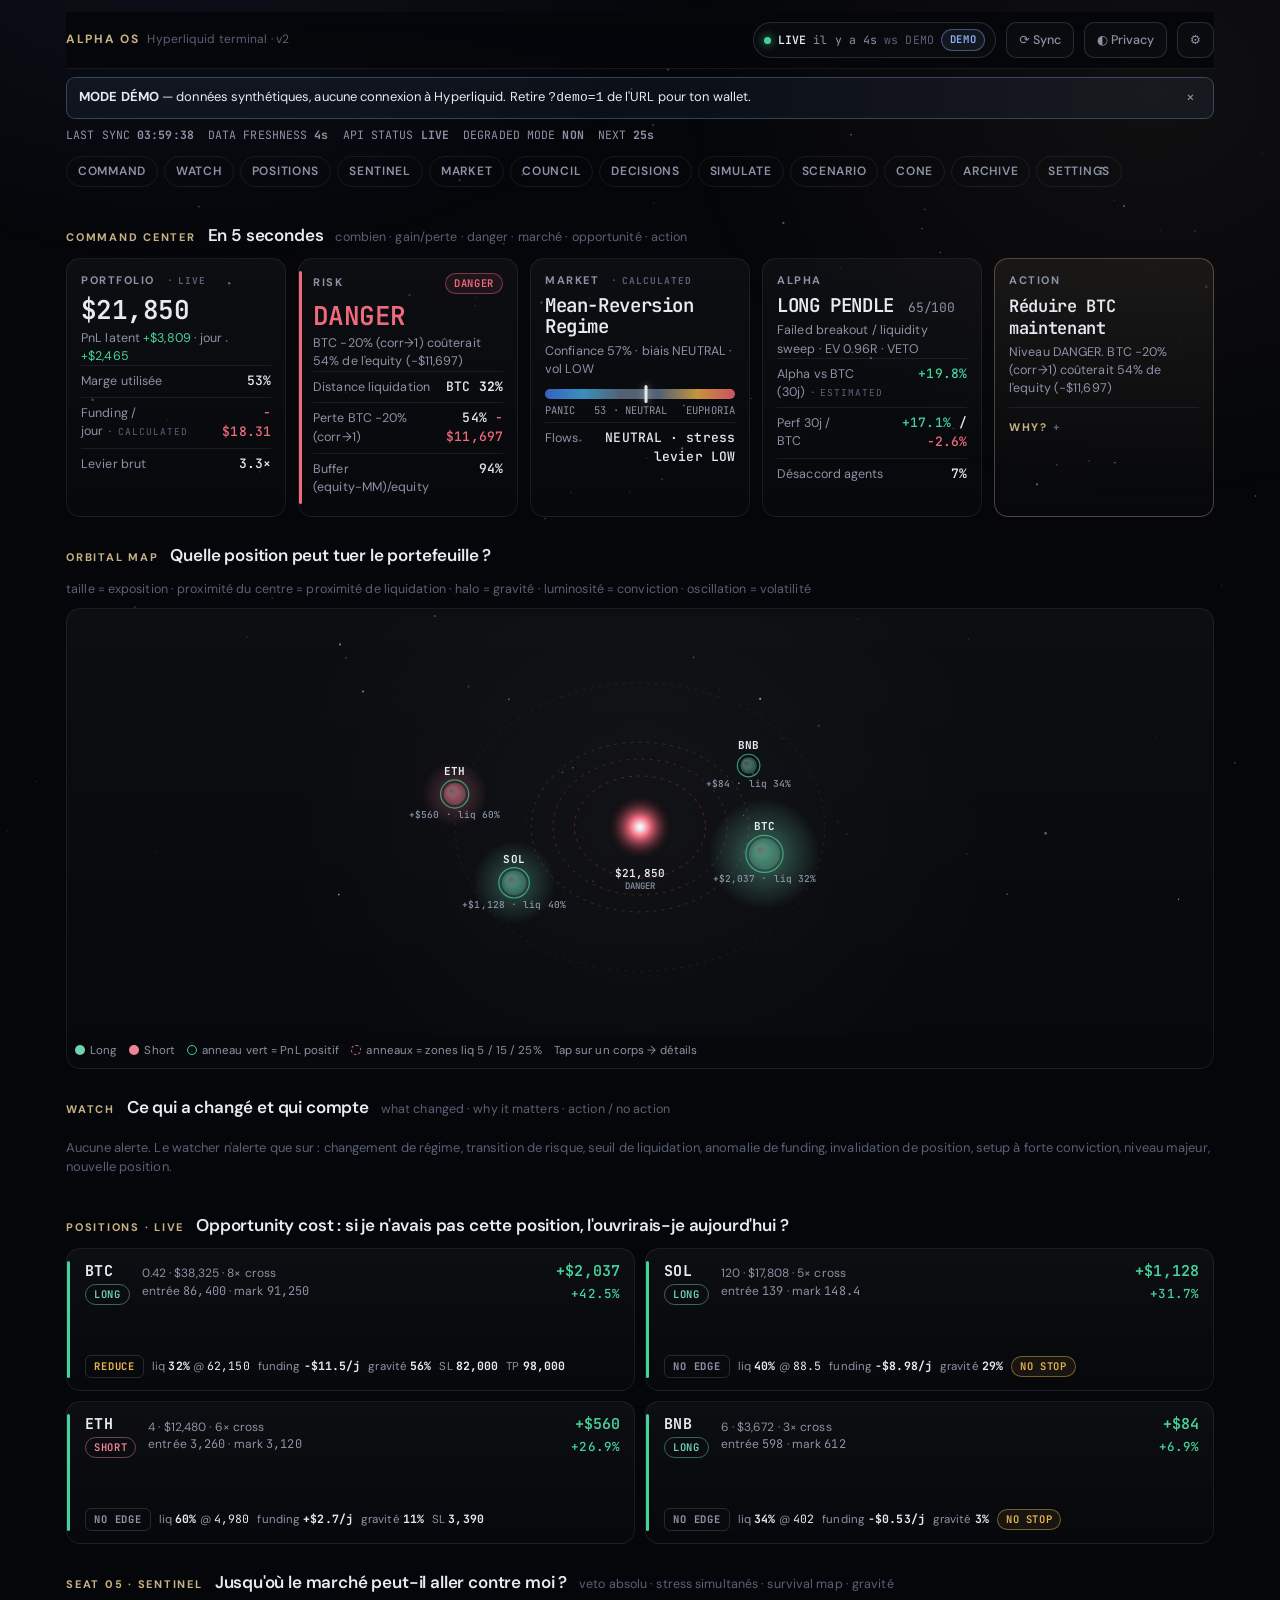
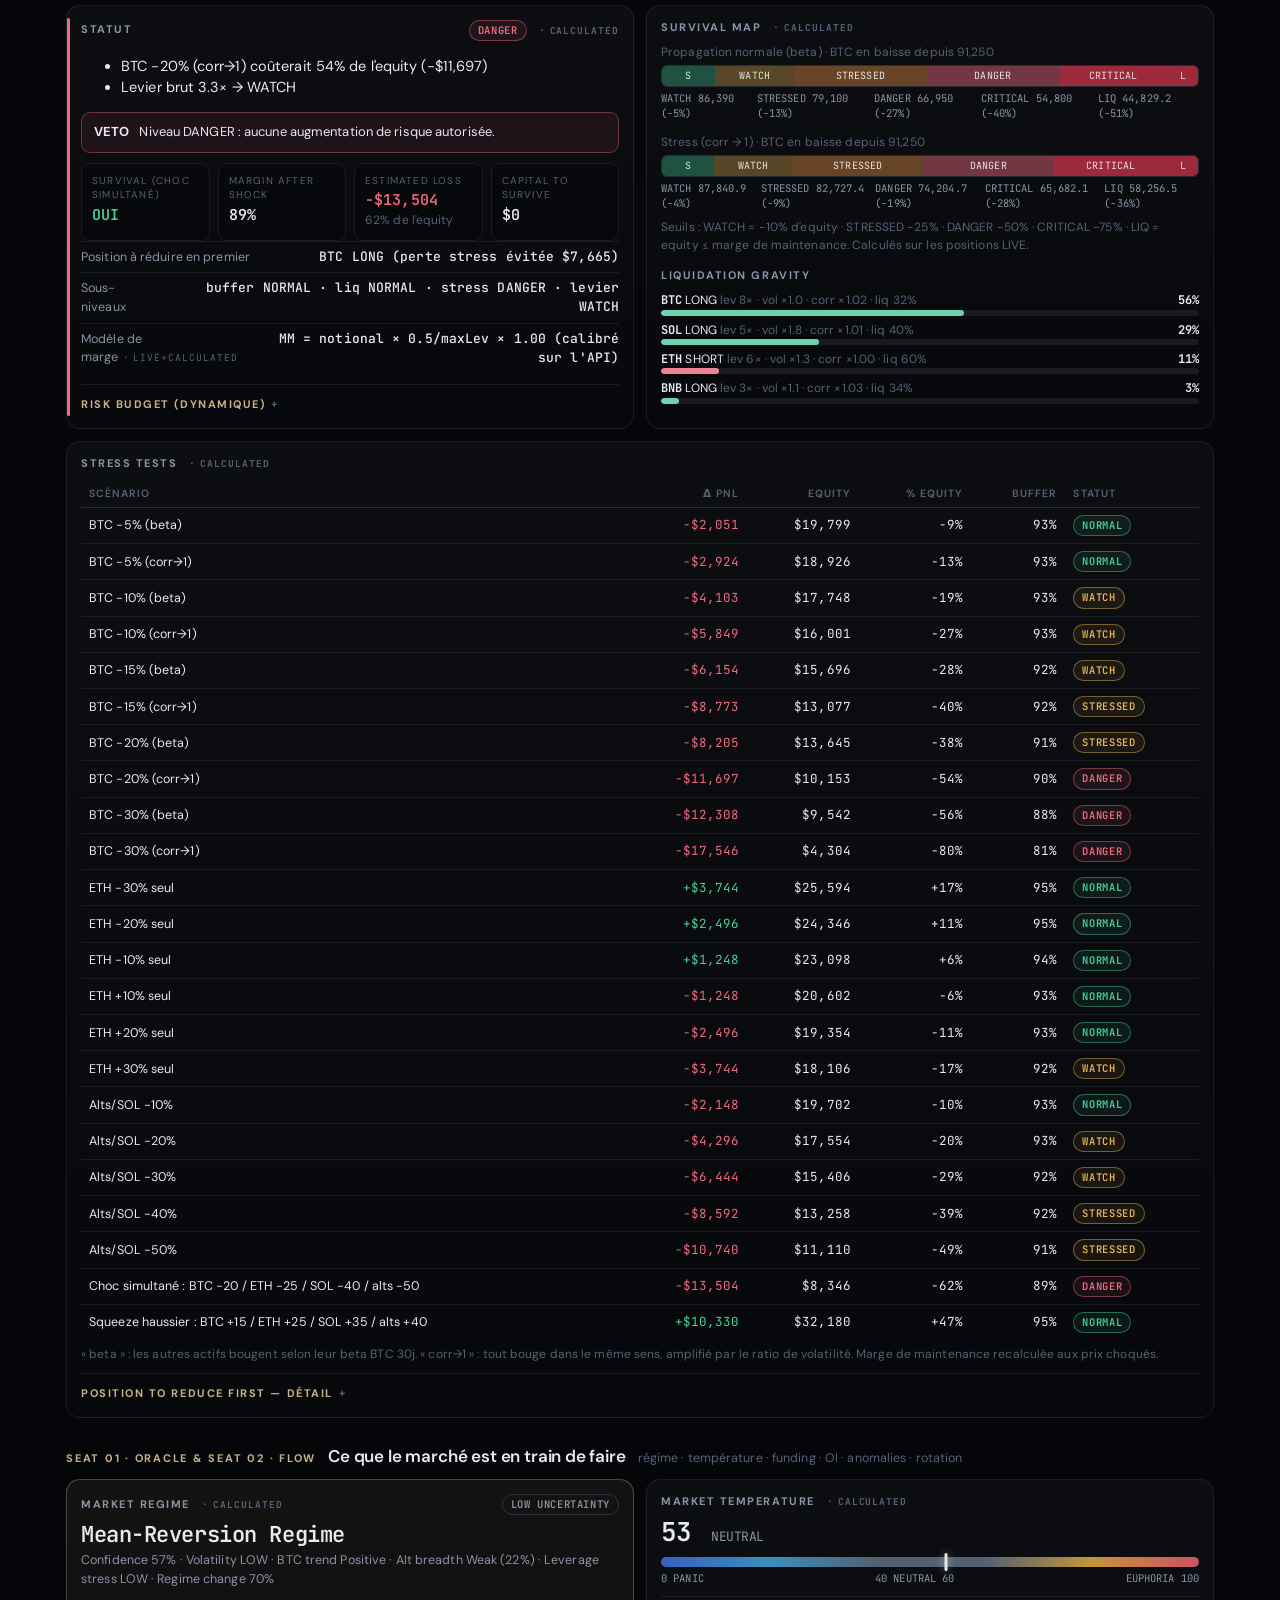
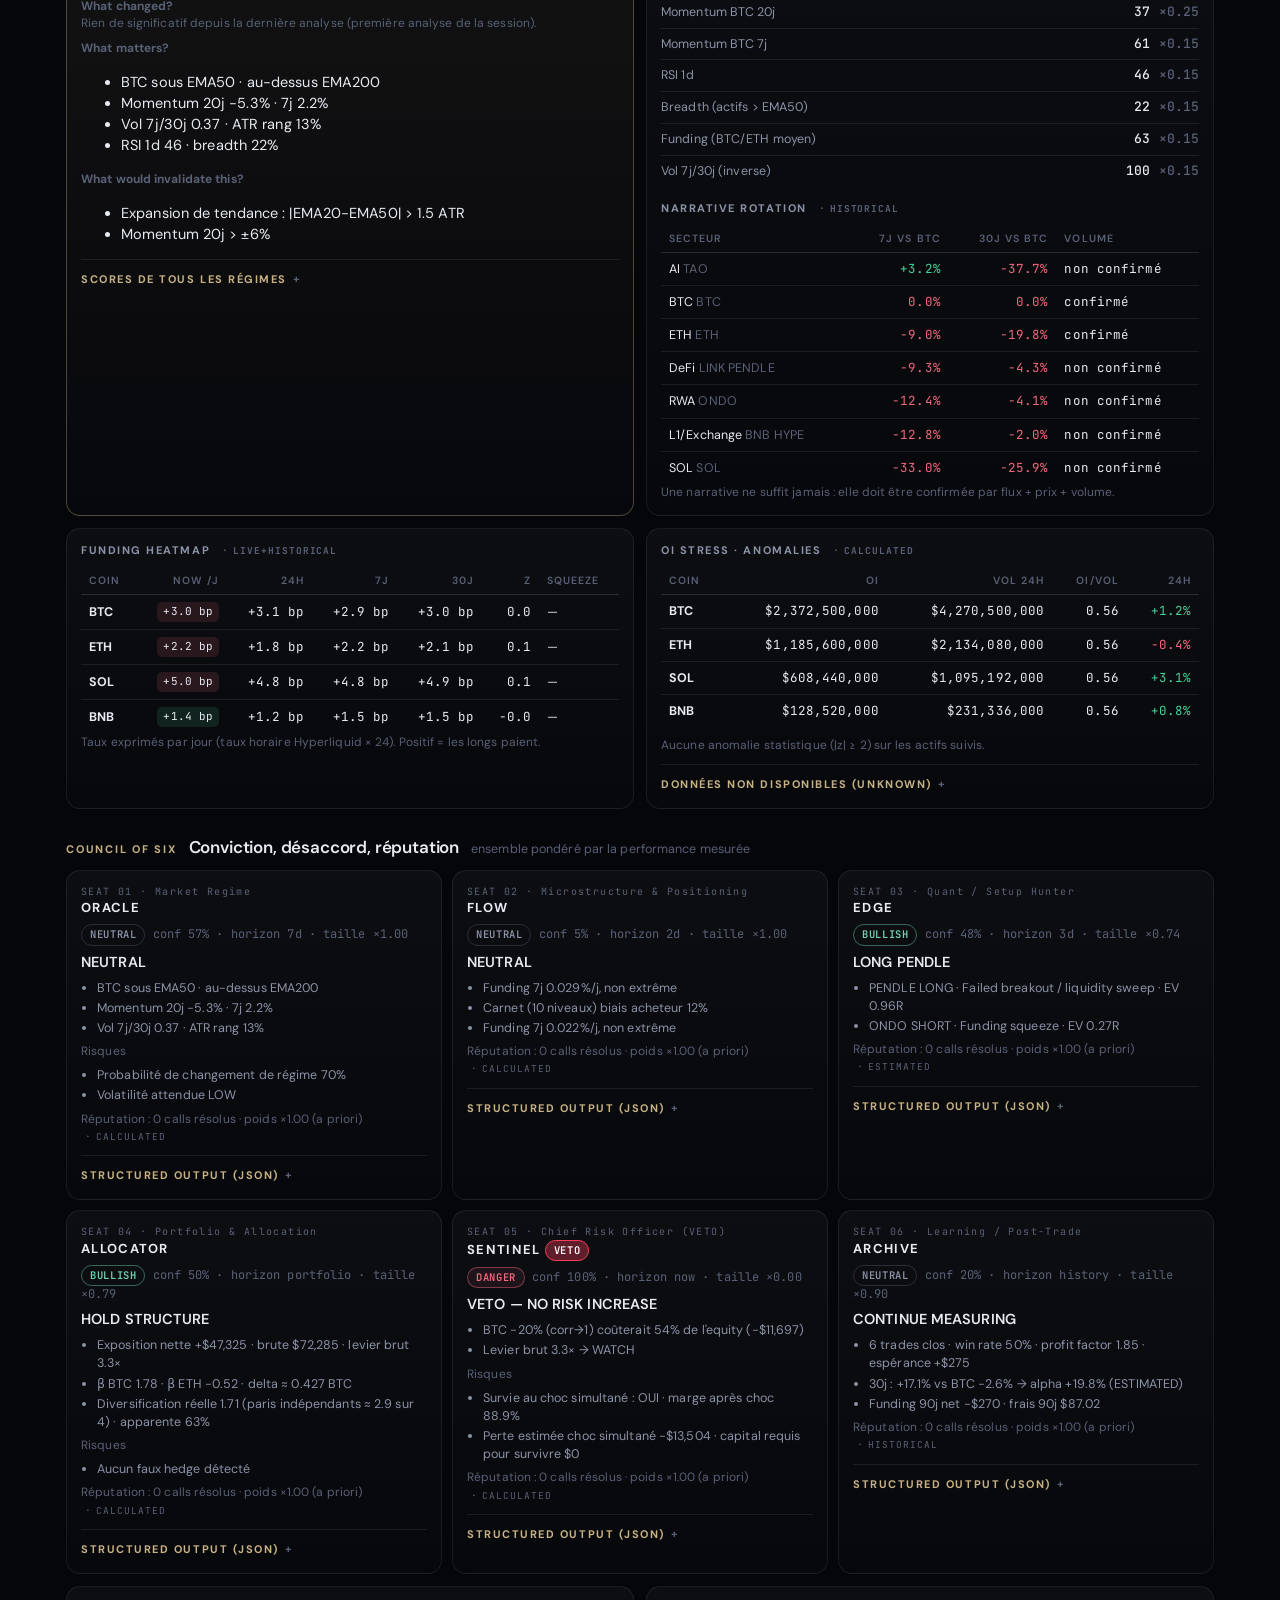
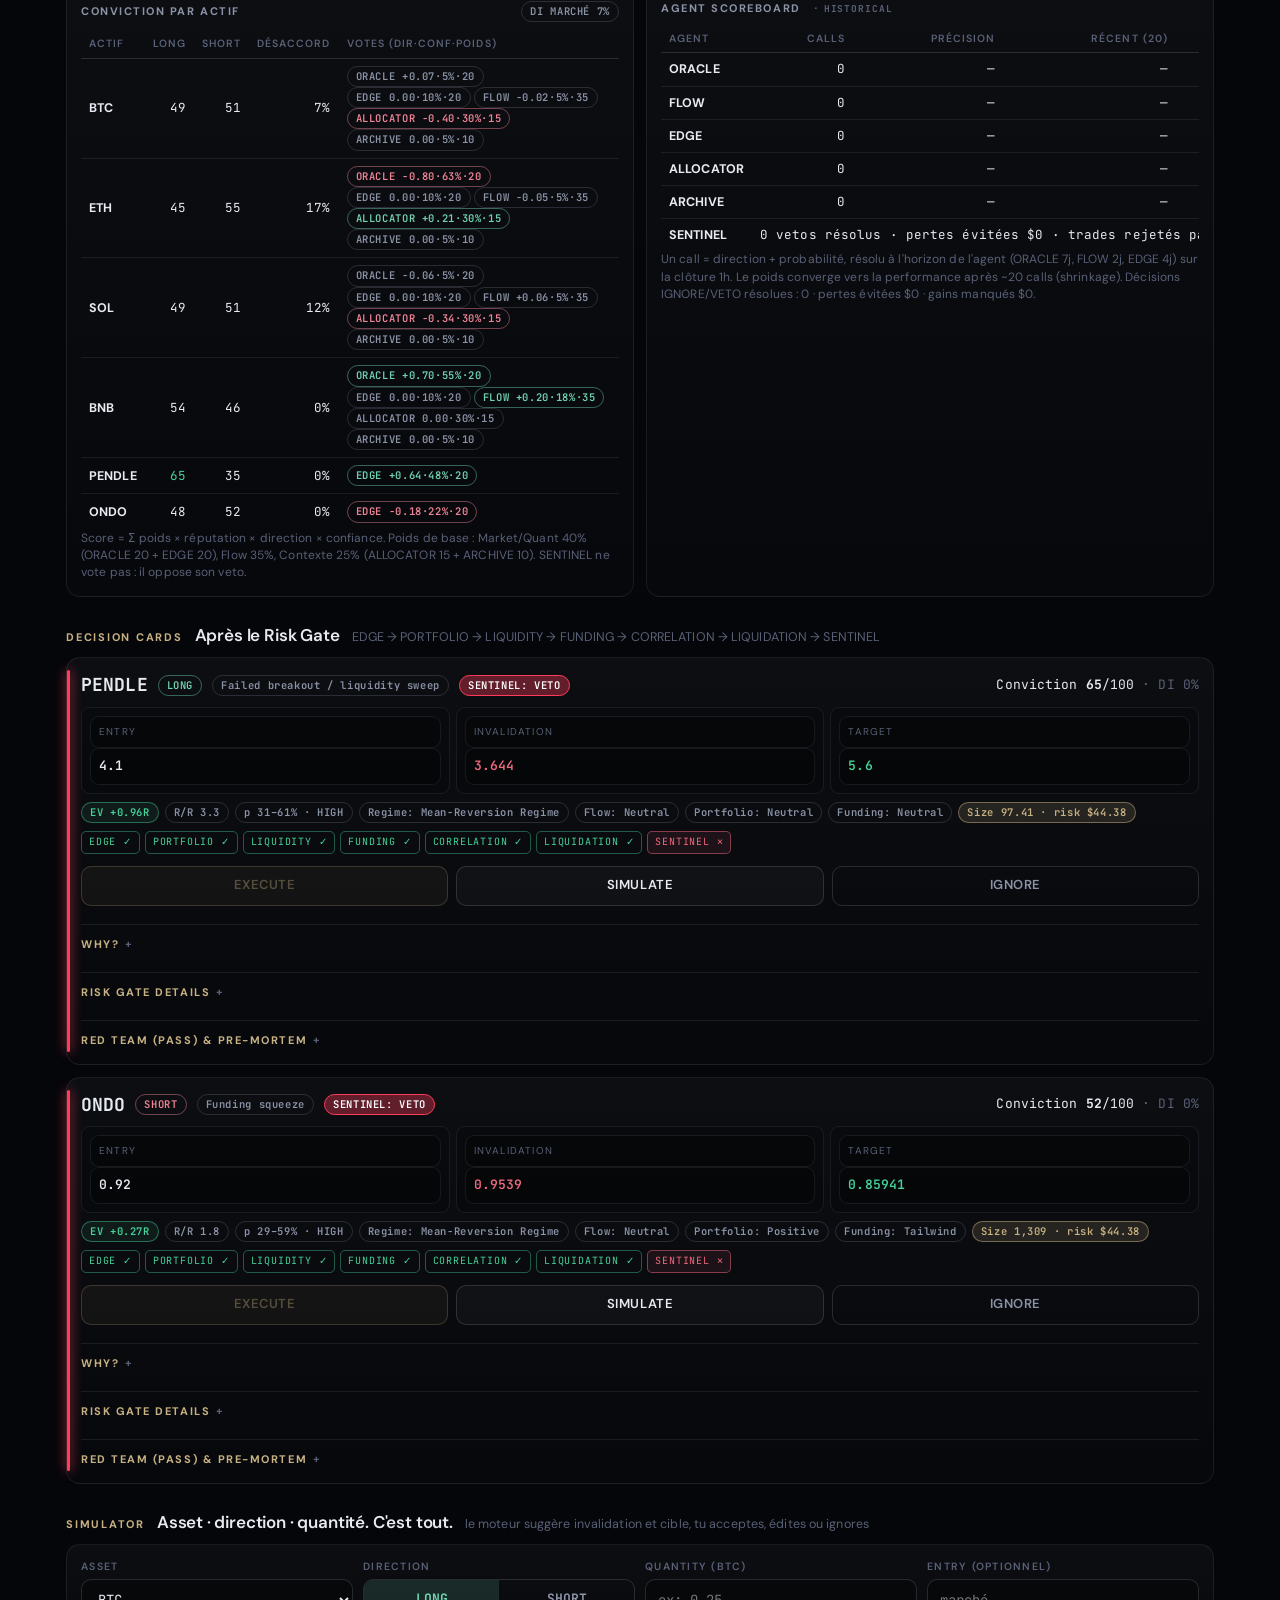
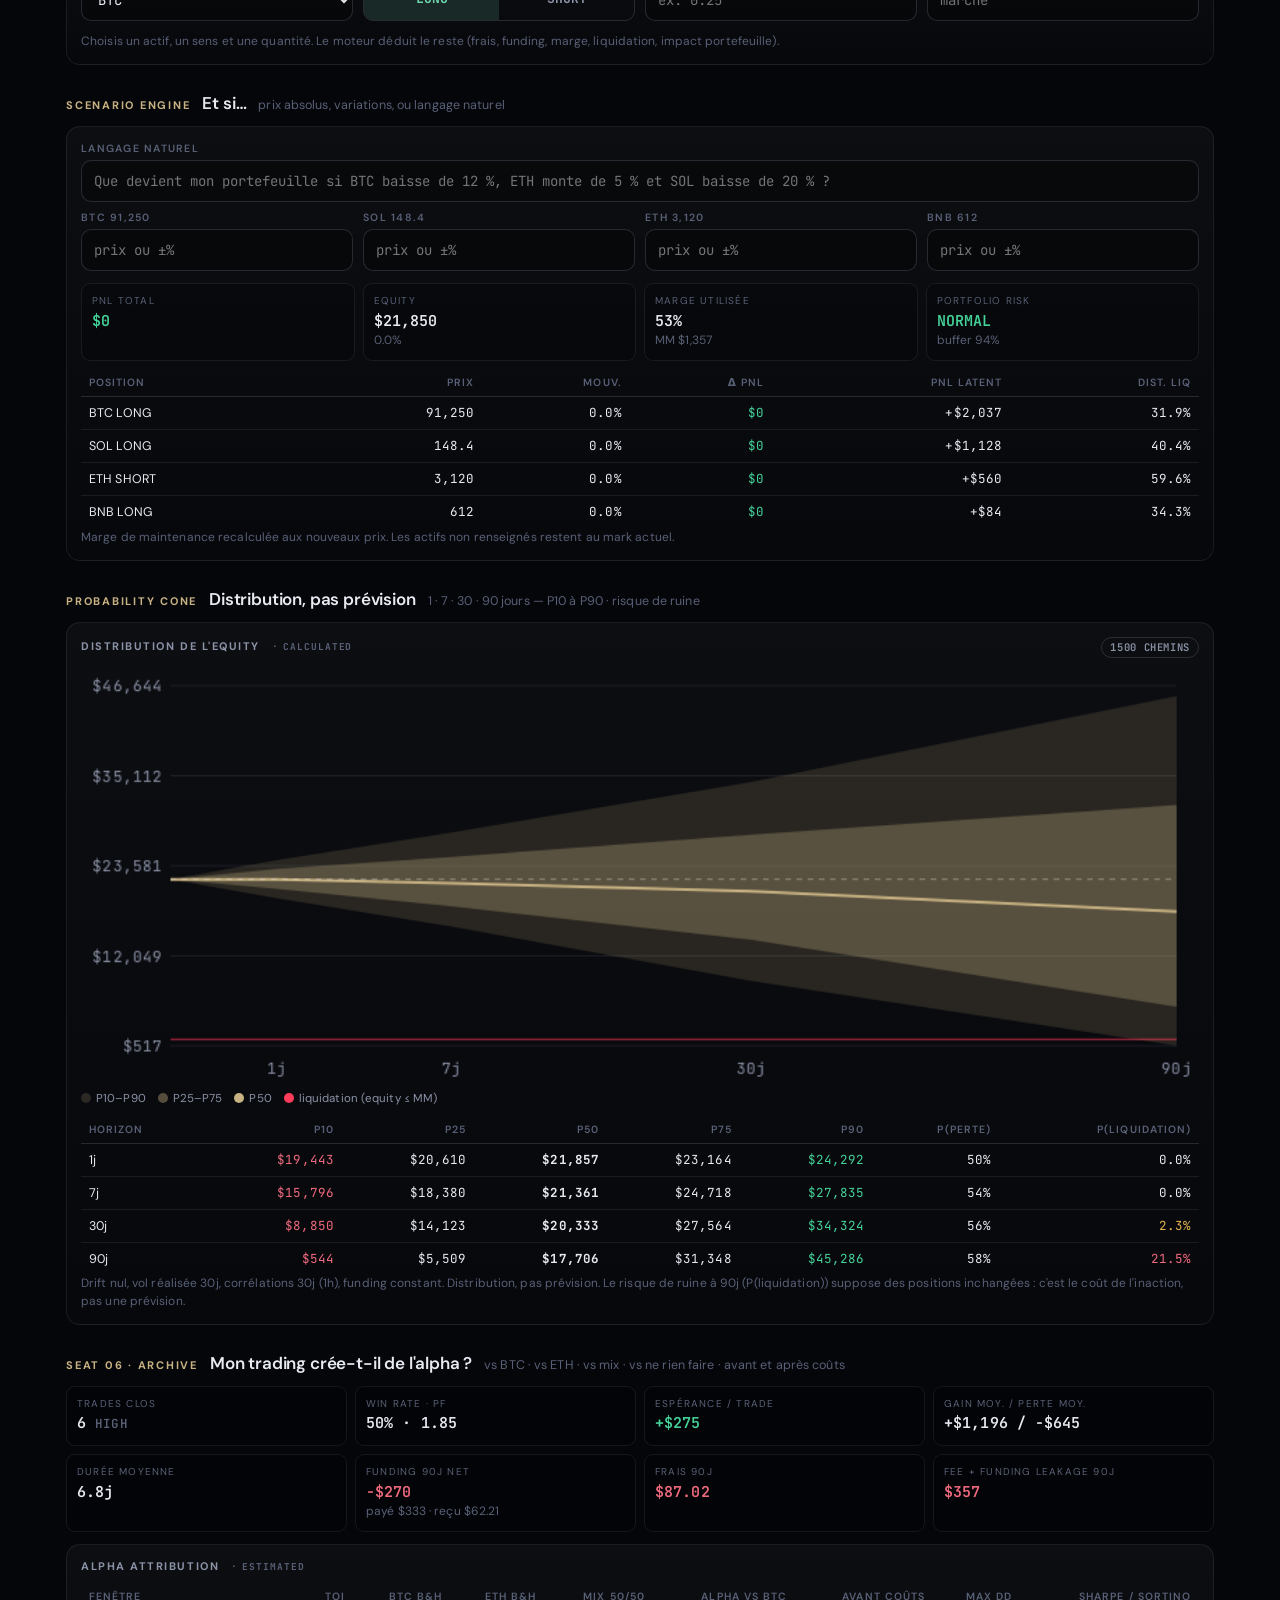
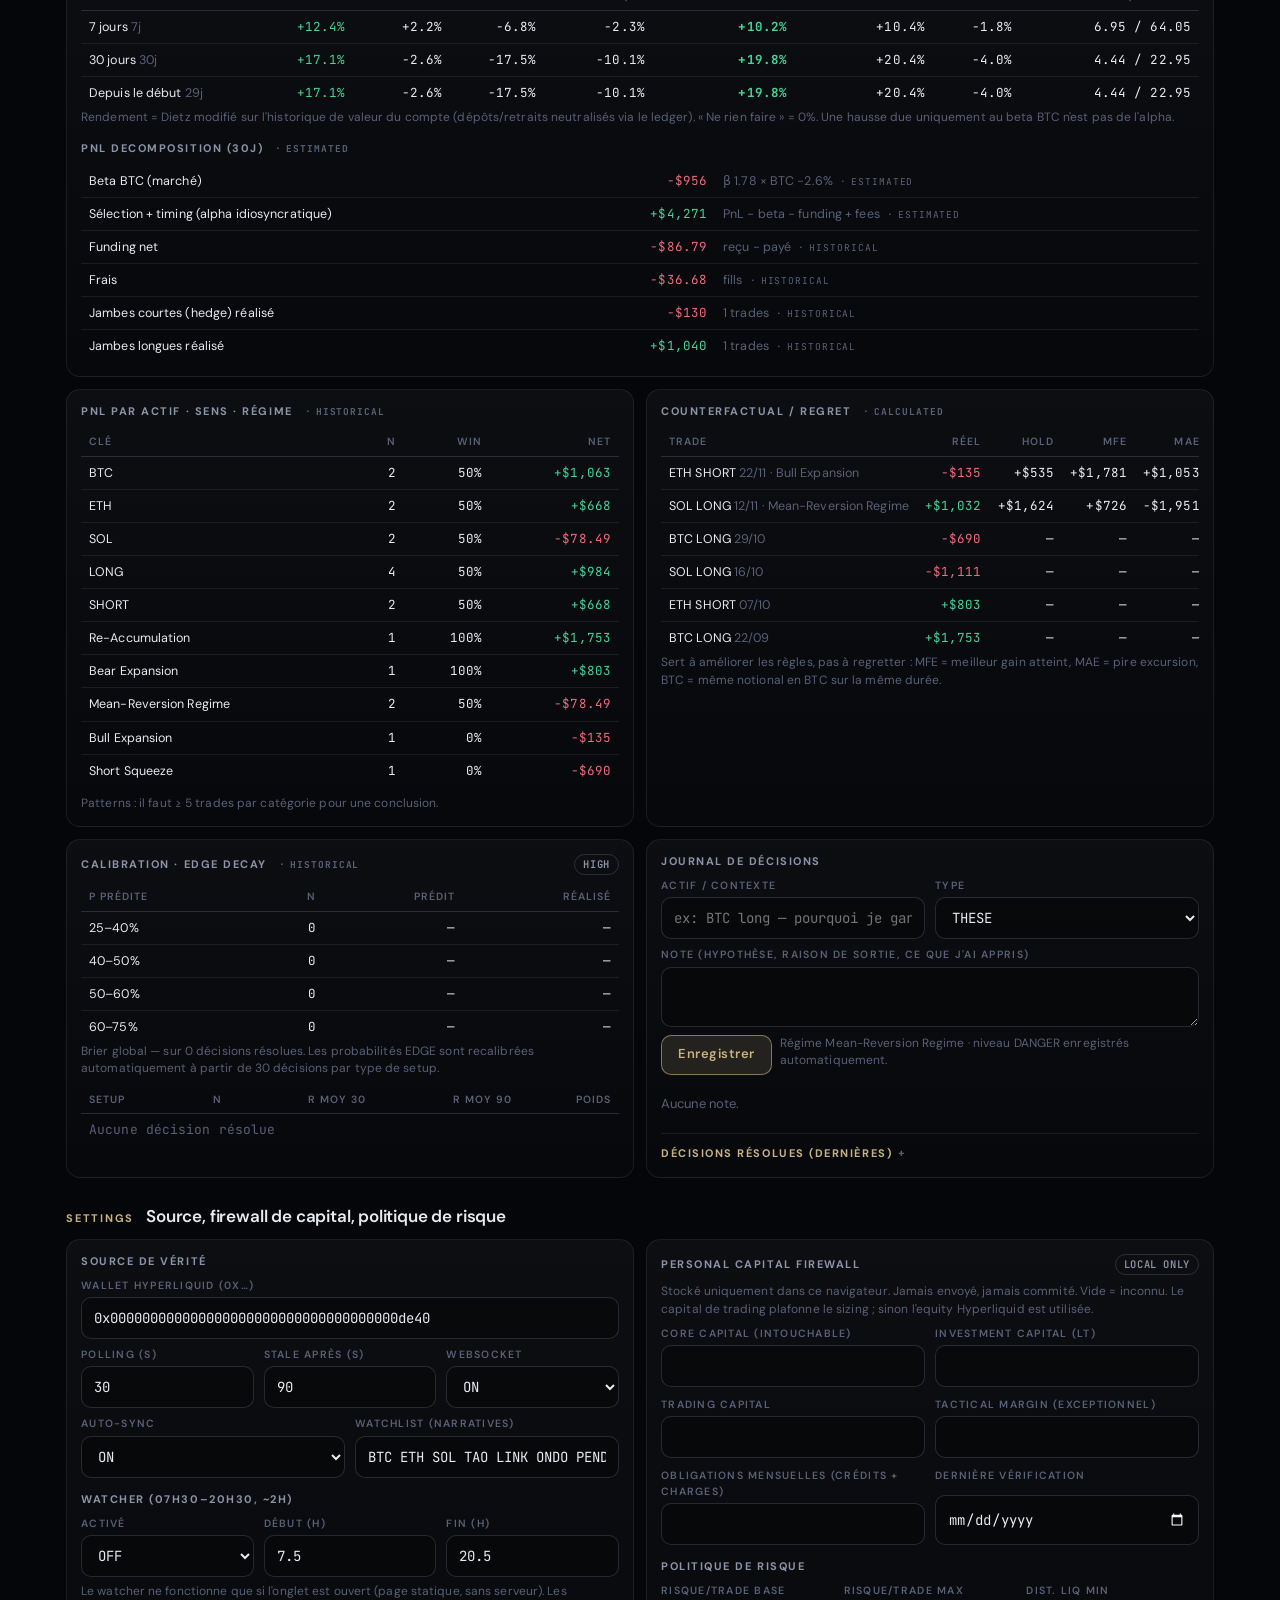
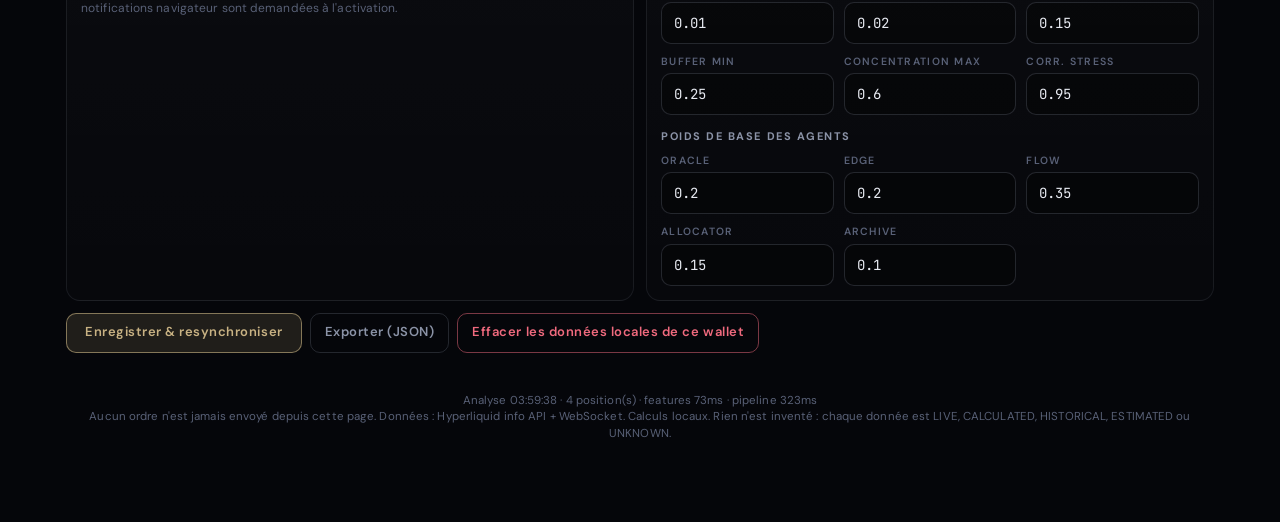
==== demo.html @ 71eb1ced "Rebuild as Personal Alpha OS v2: live Hyperliquid data layer, six-agent council, risk gate, simulato" ====
<!doctype html>
<html lang="fr">
<head>
  <meta charset="utf-8" />
  <meta name="viewport" content="width=device-width,initial-scale=1,viewport-fit=cover" />
  <meta name="color-scheme" content="dark" />
  <title>Alpha OS · Démo</title>
  <link rel="stylesheet" href="assets/css/app.css" />
  <link rel="stylesheet" href="https://fonts.googleapis.com/css2?family=DM+Sans:wght@400;500;600;700&family=JetBrains+Mono:wght@400;500;600;700&display=swap" media="print" onload="this.media='all'" />
  <script>window.AOS_DEMO = true;</script>
</head>
<body>
<canvas id="stars" aria-hidden="true"></canvas>
<div class="wrap" id="app-root"><p class="empty" style="padding:24px">Chargement de la démo…</p></div>
<script>
  // Load the main page markup (same origin) so demo.html stays a thin wrapper.
  (async () => {
    try {
      const txt = await (await fetch("index.html", { cache: "no-store" })).text();
      const doc = new DOMParser().parseFromString(txt, "text/html");
      const wrap = doc.querySelector(".wrap");
      document.getElementById("app-root").replaceWith(wrap);
      for (const s of doc.querySelectorAll("script[src]")) { await new Promise((res, rej) => { const el = document.createElement("script"); el.src = s.getAttribute("src"); el.onload = res; el.onerror = rej; document.body.appendChild(el); }); }
    } catch (e) { document.body.innerHTML = '<p style="padding:24px;font-family:sans-serif;color:#e7eaf1">Impossible de charger index.html : ' + (e && e.message) + '. Ouvre <a href="index.html?demo=1" style="color:#8fb3ff">index.html?demo=1</a>.</p>'; }
  })();
</script>
</body>
</html>
---- assets/css/app.css ----
/* Personal Alpha OS — observatory / command-center visual system. Single dark theme, deliberately. */
:root {
  --bg: #05060a; --bg-1: #090c12; --bg-2: #0e121b; --bg-3: #131826;
  --line: rgba(196, 208, 232, 0.09); --line-2: rgba(196, 208, 232, 0.16);
  --text: #e7eaf1; --muted: #8b93a7; --dim: #596177;
  --accent: #c8b283; --accent-soft: rgba(200, 178, 131, 0.14); --info: #8fb3ff;
  --ok: #45d39a; --warn: #e6b450; --bad: #f06a7e; --crit: #ff3d5a;
  --long: #6fd3b0; --short: #f08497;
  --radius: 14px; --radius-s: 9px;
  --font: "DM Sans", ui-sans-serif, system-ui, -apple-system, "Segoe UI", Roboto, Helvetica, Arial, sans-serif;
  --mono: "JetBrains Mono", ui-monospace, SFMono-Regular, Menlo, Consolas, monospace;
  --gutter: 16px; --maxw: 1180px;
}
* { box-sizing: border-box; }
html { -webkit-text-size-adjust: 100%; }
body { margin: 0; background: var(--bg); color: var(--text); font-family: var(--font); font-size: 14.5px; line-height: 1.45; letter-spacing: 0.1px; -webkit-font-smoothing: antialiased; overflow-x: hidden; }
#stars { position: fixed; inset: 0; z-index: 0; pointer-events: none; }
body::before { content: ""; position: fixed; inset: 0; z-index: 0; pointer-events: none; background: radial-gradient(900px 600px at 15% -10%, rgba(143, 179, 255, 0.07), transparent 60%), radial-gradient(800px 700px at 90% 10%, rgba(200, 178, 131, 0.06), transparent 60%); }
a { color: var(--info); text-decoration: none; }
button { font: inherit; color: inherit; }
.mono, .num { font-family: var(--mono); font-variant-numeric: tabular-nums; font-feature-settings: "tnum"; }
.wrap { position: relative; z-index: 1; max-width: var(--maxw); margin: 0 auto; padding-inline: var(--gutter); padding-block: 12px 80px; }

/* ---- top bar ---- */
.topbar { position: sticky; top: 0; z-index: 30; display: flex; align-items: center; gap: 10px; flex-wrap: wrap; padding: 10px 0; margin-bottom: 8px; background: linear-gradient(180deg, rgba(5, 6, 10, 0.96), rgba(5, 6, 10, 0.86)); backdrop-filter: blur(10px); border-bottom: 1px solid var(--line); }
.brand { display: flex; align-items: baseline; gap: 8px; margin-right: auto; }
.brand b { font-weight: 700; letter-spacing: 0.14em; font-size: 12px; color: var(--accent); }
.brand span { color: var(--dim); font-size: 12px; }
.sync { display: inline-flex; align-items: center; gap: 7px; padding: 6px 10px; border-radius: 999px; border: 1px solid var(--line-2); font-family: var(--mono); font-size: 11.5px; color: var(--muted); background: rgba(255, 255, 255, 0.02); }
.sync .dot { width: 7px; height: 7px; border-radius: 50%; background: var(--dim); box-shadow: 0 0 0 0 transparent; }
.sync[data-s="LIVE"] .dot { background: var(--ok); box-shadow: 0 0 10px var(--ok); animation: pulse 2.2s infinite; }
.sync[data-s="SYNCING"] .dot { background: var(--info); animation: pulse 0.9s infinite; }
.sync[data-s="STALE"] .dot { background: var(--warn); }
.sync[data-s="DEGRADED"] .dot { background: var(--warn); box-shadow: 0 0 8px var(--warn); }
.sync[data-s="ERROR"] .dot { background: var(--crit); }
.sync[data-s="IDLE"] .dot { background: var(--dim); }
.sync b { color: var(--text); font-weight: 600; }
@keyframes pulse { 0% { opacity: 1; } 50% { opacity: 0.45; } 100% { opacity: 1; } }
.iconbtn { display: inline-flex; align-items: center; justify-content: center; gap: 6px; min-height: 36px; padding: 0 12px; border-radius: 10px; border: 1px solid var(--line-2); background: rgba(255, 255, 255, 0.025); color: var(--muted); cursor: pointer; font-size: 12.5px; font-weight: 500; }
.iconbtn:hover, .iconbtn:focus-visible { color: var(--text); border-color: rgba(200, 178, 131, 0.5); outline: none; }
.iconbtn[aria-pressed="true"] { color: var(--accent); border-color: var(--accent); background: var(--accent-soft); }
.nav { display: flex; gap: 6px; overflow-x: auto; padding: 6px 0 10px; scrollbar-width: none; -webkit-overflow-scrolling: touch; }
.nav::-webkit-scrollbar { display: none; }
.nav a { flex: 0 0 auto; padding: 6px 11px; border-radius: 999px; border: 1px solid var(--line); color: var(--muted); font-size: 12px; letter-spacing: 0.06em; text-transform: uppercase; font-weight: 600; white-space: nowrap; }
.nav a:hover { color: var(--text); border-color: var(--line-2); }

/* ---- banners ---- */
.banner { display: flex; gap: 10px; align-items: flex-start; padding: 10px 12px; border-radius: var(--radius-s); border: 1px solid var(--line-2); background: rgba(230, 180, 80, 0.06); margin: 8px 0; font-size: 13px; }
.banner.bad { background: rgba(240, 106, 126, 0.08); border-color: rgba(240, 106, 126, 0.4); }
.banner.info { background: rgba(143, 179, 255, 0.06); border-color: rgba(143, 179, 255, 0.3); }
.banner .x { margin-left: auto; background: none; border: 0; color: var(--muted); cursor: pointer; font-size: 16px; line-height: 1; }

/* ---- sections ---- */
.deck { margin-top: 26px; }
.deck-head { display: flex; align-items: baseline; gap: 12px; flex-wrap: wrap; margin-bottom: 10px; }
.eyebrow { font-size: 11px; letter-spacing: 0.16em; text-transform: uppercase; color: var(--accent); font-weight: 700; }
.deck-head h2 { margin: 0; font-size: 17px; font-weight: 600; letter-spacing: -0.01em; text-wrap: balance; }
.deck-head .sub { color: var(--dim); font-size: 12.5px; }
.deck-head .right { margin-left: auto; display: flex; gap: 8px; align-items: center; }
.grid { display: grid; gap: 12px; grid-template-columns: 1fr; }
@media (min-width: 720px) { .grid.c2 { grid-template-columns: 1fr 1fr; } .grid.c3 { grid-template-columns: repeat(3, 1fr); } .grid.c5 { grid-template-columns: repeat(5, 1fr); } }
@media (min-width: 720px) and (max-width: 1000px) { .grid.c5 { grid-template-columns: repeat(3, 1fr); } }
@media (max-width: 719px) { .grid.c5 { grid-template-columns: 1fr 1fr; } }
.card { position: relative; border: 1px solid var(--line); border-radius: var(--radius); background: linear-gradient(180deg, rgba(255, 255, 255, 0.035), rgba(255, 255, 255, 0.012)); padding: 14px; min-width: 0; }
.card.lift { border-color: var(--line-2); box-shadow: 0 20px 50px rgba(0, 0, 0, 0.45); }
.card.accent { border-color: rgba(200, 178, 131, 0.35); background: linear-gradient(180deg, rgba(200, 178, 131, 0.08), rgba(255, 255, 255, 0.012)); }
.card h3 { margin: 0 0 8px; font-size: 11px; letter-spacing: 0.14em; text-transform: uppercase; color: var(--muted); font-weight: 700; display: flex; align-items: center; gap: 8px; }
.card h3 .tag { margin-left: auto; }
.kv { display: flex; justify-content: space-between; align-items: baseline; gap: 12px; padding: 6px 0; border-top: 1px solid var(--line); }
.kv:first-of-type { border-top: 0; }
.kv .k { color: var(--muted); font-size: 12.5px; }
.kv .v { font-family: var(--mono); font-size: 13px; font-weight: 500; text-align: right; }
.big { font-family: var(--mono); font-size: 26px; font-weight: 600; letter-spacing: -0.02em; line-height: 1.1; }
.big small { font-size: 13px; color: var(--muted); font-weight: 400; margin-left: 4px; }
.sub2 { color: var(--muted); font-size: 12.5px; margin-top: 4px; }
.pos { color: var(--ok); } .neg { color: var(--bad); } .warnc { color: var(--warn); } .dimc { color: var(--dim); }
.tag { display: inline-flex; align-items: center; gap: 5px; padding: 2px 8px; border-radius: 999px; border: 1px solid var(--line-2); font-family: var(--mono); font-size: 10.5px; font-weight: 600; letter-spacing: 0.06em; color: var(--muted); white-space: nowrap; }
.tag.ok { color: var(--ok); border-color: rgba(69, 211, 154, 0.45); background: rgba(69, 211, 154, 0.08); }
.tag.warn { color: var(--warn); border-color: rgba(230, 180, 80, 0.45); background: rgba(230, 180, 80, 0.08); }
.tag.bad { color: var(--bad); border-color: rgba(240, 106, 126, 0.45); background: rgba(240, 106, 126, 0.08); }
.tag.crit { color: #fff; border-color: var(--crit); background: rgba(255, 61, 90, 0.35); }
.tag.info { color: var(--info); border-color: rgba(143, 179, 255, 0.4); background: rgba(143, 179, 255, 0.08); }
.tag.accent { color: var(--accent); border-color: rgba(200, 178, 131, 0.5); background: var(--accent-soft); }
.tag.long { color: var(--long); border-color: rgba(111, 211, 176, 0.45); } .tag.short { color: var(--short); border-color: rgba(240, 132, 151, 0.45); }
.prov { font-size: 9.5px; letter-spacing: 0.1em; color: var(--dim); font-family: var(--mono); }
.prov::before { content: "·"; margin: 0 4px; }
.lvl-NORMAL { color: var(--ok); } .lvl-WATCH { color: var(--warn); } .lvl-STRESSED { color: #f2994a; } .lvl-DANGER { color: var(--bad); } .lvl-CRITICAL { color: var(--crit); } .lvl-UNKNOWN { color: var(--dim); }
.stripe { position: absolute; left: 0; top: 12px; bottom: 12px; width: 3px; border-radius: 3px; background: var(--dim); }
.stripe.NORMAL { background: var(--ok); } .stripe.WATCH { background: var(--warn); } .stripe.STRESSED { background: #f2994a; } .stripe.DANGER { background: var(--bad); } .stripe.CRITICAL { background: var(--crit); box-shadow: 0 0 12px var(--crit); }

/* ---- details / why ---- */
details.why { margin-top: 10px; border-top: 1px solid var(--line); padding-top: 8px; }
details.why > summary { cursor: pointer; list-style: none; display: inline-flex; align-items: center; gap: 6px; font-size: 11px; letter-spacing: 0.14em; text-transform: uppercase; color: var(--accent); font-weight: 700; user-select: none; }
details.why > summary::-webkit-details-marker { display: none; }
details.why > summary::after { content: "+"; font-family: var(--mono); color: var(--dim); }
details.why[open] > summary::after { content: "−"; }
details.why > .body { margin-top: 10px; color: var(--muted); font-size: 13px; }
details.why ul { margin: 6px 0 0; padding-left: 18px; }
details.why li { margin: 3px 0; }
pre.json { margin: 8px 0 0; padding: 10px; border-radius: var(--radius-s); border: 1px solid var(--line); background: rgba(0, 0, 0, 0.35); overflow: auto; max-height: 320px; font-family: var(--mono); font-size: 11px; color: #c9d4ea; }

/* ---- tables ---- */
.tbl-wrap { overflow-x: auto; -webkit-overflow-scrolling: touch; margin-top: 8px; }
table.tbl { width: 100%; border-collapse: collapse; font-size: 12.5px; }
.tbl th { text-align: left; font-size: 10.5px; letter-spacing: 0.1em; text-transform: uppercase; color: var(--dim); font-weight: 600; padding: 6px 8px; border-bottom: 1px solid var(--line-2); white-space: nowrap; }
.tbl td { padding: 7px 8px; border-bottom: 1px solid var(--line); font-family: var(--mono); font-variant-numeric: tabular-nums; white-space: nowrap; }
.tbl td.t { font-family: var(--font); }
.tbl tr:last-child td { border-bottom: 0; }
.tbl td.r, .tbl th.r { text-align: right; }

/* ---- bars & gauges ---- */
.bar { height: 6px; border-radius: 999px; background: rgba(255, 255, 255, 0.07); overflow: hidden; }
.bar > i { display: block; height: 100%; border-radius: 999px; background: var(--accent); }
.gauge { position: relative; height: 10px; border-radius: 999px; background: linear-gradient(90deg, #3d6bd6, #3f9fd0 20%, #5b6b7e 40%, #5b6b7e 60%, #d9a441 80%, #e35a6d); opacity: 0.9; }
.gauge > i { position: absolute; top: -4px; width: 3px; height: 18px; background: #fff; border-radius: 2px; box-shadow: 0 0 8px rgba(255, 255, 255, 0.6); transform: translateX(-50%); }
.bands { display: flex; height: 22px; border-radius: 6px; overflow: hidden; border: 1px solid var(--line-2); }
.bands > span { display: flex; align-items: center; justify-content: center; font-family: var(--mono); font-size: 10px; color: rgba(255, 255, 255, 0.85); min-width: 0; overflow: hidden; }
.bands .b-SAFE { background: rgba(69, 211, 154, 0.35); } .bands .b-WATCH { background: rgba(230, 180, 80, 0.35); } .bands .b-STRESSED { background: rgba(242, 153, 74, 0.4); } .bands .b-DANGER { background: rgba(240, 106, 126, 0.45); } .bands .b-CRITICAL { background: rgba(255, 61, 90, 0.6); }
.bandlabels { display: flex; justify-content: space-between; font-family: var(--mono); font-size: 10.5px; color: var(--muted); margin-top: 4px; }
.heat { display: inline-block; min-width: 56px; padding: 2px 6px; border-radius: 5px; text-align: center; font-family: var(--mono); font-size: 11px; }

/* ---- positions ---- */
.poslist { display: grid; gap: 10px; grid-template-columns: 1fr; }
@media (min-width: 900px) { .poslist { grid-template-columns: 1fr 1fr; } }
.poscard { display: grid; grid-template-columns: auto 1fr auto; gap: 10px 12px; align-items: center; padding: 12px 14px 12px 18px; cursor: pointer; }
.poscard:hover { border-color: var(--line-2); }
.poscard .sym { font-family: var(--mono); font-weight: 700; font-size: 15px; letter-spacing: 0.02em; }
.poscard .meta { color: var(--muted); font-size: 12px; }
.poscard .pnl { text-align: right; font-family: var(--mono); font-weight: 600; font-size: 15px; }
.poscard .foot { grid-column: 1 / -1; display: flex; gap: 8px; flex-wrap: wrap; align-items: center; font-size: 11.5px; color: var(--muted); }
.poscard .foot .num { color: var(--text); }
.verdict { font-family: var(--mono); font-size: 10.5px; font-weight: 700; letter-spacing: 0.08em; padding: 3px 8px; border-radius: 6px; border: 1px solid var(--line-2); }
.verdict.KEEP { color: var(--ok); } .verdict.INCREASE { color: var(--accent); border-color: var(--accent); } .verdict.REDUCE { color: var(--warn); } .verdict.EXIT { color: var(--bad); border-color: var(--bad); } .verdict.HEDGE { color: var(--info); } .verdict.NO.EDGE, .verdict.NOEDGE { color: var(--muted); }

/* ---- decision card ---- */
.decision { display: grid; gap: 8px; }
.decision .head { display: flex; align-items: center; gap: 10px; flex-wrap: wrap; }
.decision .head .sym { font-family: var(--mono); font-weight: 700; font-size: 18px; }
.decision .conv { margin-left: auto; font-family: var(--mono); font-size: 13px; }
.decision .levels { display: grid; grid-template-columns: repeat(3, 1fr); gap: 6px; }
.decision .levels div { padding: 8px; border-radius: var(--radius-s); background: rgba(0, 0, 0, 0.25); border: 1px solid var(--line); }
.decision .levels .k { font-size: 10px; letter-spacing: 0.12em; text-transform: uppercase; color: var(--dim); }
.decision .levels .v { font-family: var(--mono); font-size: 13px; font-weight: 600; }
.decision .facts { display: flex; gap: 6px; flex-wrap: wrap; }
.decision .actions { display: flex; gap: 8px; margin-top: 4px; }
.btn { flex: 1; min-height: 40px; border-radius: 10px; border: 1px solid var(--line-2); background: rgba(255, 255, 255, 0.03); color: var(--text); cursor: pointer; font-weight: 600; font-size: 13px; letter-spacing: 0.04em; }
.btn:hover, .btn:focus-visible { border-color: var(--accent); outline: none; }
.btn.primary { background: var(--accent-soft); border-color: rgba(200, 178, 131, 0.6); color: var(--accent); }
.btn.ghost { background: transparent; color: var(--muted); }
.btn.danger { color: var(--bad); border-color: rgba(240, 106, 126, 0.5); }
.btn[disabled] { opacity: 0.4; cursor: not-allowed; }
.gates { display: flex; gap: 5px; flex-wrap: wrap; }
.gates .g { font-family: var(--mono); font-size: 10px; letter-spacing: 0.08em; padding: 3px 7px; border-radius: 5px; border: 1px solid var(--line); color: var(--muted); }
.gates .g.pass { color: var(--ok); border-color: rgba(69, 211, 154, 0.4); } .gates .g.fail { color: var(--bad); border-color: rgba(240, 106, 126, 0.5); background: rgba(240, 106, 126, 0.08); }

/* ---- forms ---- */
.form { display: grid; gap: 10px; grid-template-columns: 1fr; }
@media (min-width: 640px) { .form.c4 { grid-template-columns: repeat(4, 1fr); } .form.c3 { grid-template-columns: repeat(3, 1fr); } .form.c2 { grid-template-columns: 1fr 1fr; } }
.field { display: grid; gap: 4px; }
.field label { font-size: 10.5px; letter-spacing: 0.12em; text-transform: uppercase; color: var(--dim); font-weight: 600; }
.field input, .field select, .field textarea { width: 100%; min-height: 42px; padding: 8px 12px; border-radius: 10px; border: 1px solid var(--line-2); background: rgba(0, 0, 0, 0.3); color: var(--text); font-family: var(--mono); font-size: 14px; outline: none; }
.field input:focus, .field select:focus, .field textarea:focus { border-color: var(--accent); }
.field textarea { font-family: var(--font); min-height: 60px; resize: vertical; }
.seg { display: flex; border: 1px solid var(--line-2); border-radius: 10px; overflow: hidden; min-height: 42px; }
.seg button { flex: 1; border: 0; background: transparent; color: var(--muted); font-weight: 700; font-family: var(--mono); font-size: 13px; cursor: pointer; }
.seg button[aria-pressed="true"].l { background: rgba(111, 211, 176, 0.15); color: var(--long); }
.seg button[aria-pressed="true"].s { background: rgba(240, 132, 151, 0.15); color: var(--short); }
.hint { color: var(--dim); font-size: 12px; }
.suggest { display: flex; align-items: center; gap: 8px; flex-wrap: wrap; padding: 8px 10px; border-radius: var(--radius-s); border: 1px dashed var(--line-2); background: rgba(0, 0, 0, 0.2); font-size: 12.5px; }
.suggest .v { font-family: var(--mono); font-weight: 600; }
.suggest .acts { margin-left: auto; display: flex; gap: 6px; }
.suggest .acts button { min-height: 30px; padding: 0 10px; border-radius: 8px; border: 1px solid var(--line-2); background: transparent; color: var(--muted); cursor: pointer; font-size: 11px; font-weight: 600; letter-spacing: 0.06em; }
.suggest .acts button[aria-pressed="true"] { color: var(--accent); border-color: var(--accent); }
.mini { display: grid; gap: 8px; grid-template-columns: repeat(2, 1fr); }
@media (min-width: 720px) { .mini { grid-template-columns: repeat(4, 1fr); } }
.mini .m { padding: 10px; border-radius: var(--radius-s); border: 1px solid var(--line); background: rgba(0, 0, 0, 0.22); }
.mini .m .k { font-size: 10px; letter-spacing: 0.12em; text-transform: uppercase; color: var(--dim); }
.mini .m .v { font-family: var(--mono); font-size: 15px; font-weight: 600; margin-top: 2px; }

/* ---- council ---- */
.agents { display: grid; gap: 10px; grid-template-columns: 1fr; }
@media (min-width: 720px) { .agents { grid-template-columns: 1fr 1fr; } }
@media (min-width: 1000px) { .agents { grid-template-columns: repeat(3, 1fr); } }
.agent .seat { font-family: var(--mono); font-size: 10px; color: var(--dim); letter-spacing: 0.14em; }
.agent .name { font-weight: 700; letter-spacing: 0.1em; font-size: 13px; }
.agent .rec { font-family: var(--mono); font-size: 12px; margin-top: 6px; }
.agent ul { margin: 6px 0 0; padding-left: 16px; color: var(--muted); font-size: 12.5px; }
.agent li { margin: 2px 0; }

/* ---- canvases ---- */
canvas.orbit { width: 100%; height: auto; display: block; border-radius: var(--radius); background: radial-gradient(circle at 50% 50%, rgba(255, 255, 255, 0.03), transparent 60%); touch-action: manipulation; }
canvas.chart { width: 100%; height: auto; display: block; }
.legend { display: flex; gap: 12px; flex-wrap: wrap; font-size: 11.5px; color: var(--muted); margin-top: 6px; }
.legend i { display: inline-block; width: 10px; height: 10px; border-radius: 50%; margin-right: 5px; vertical-align: -1px; }

/* ---- privacy ---- */
body.privacy [data-private] { filter: blur(7px); user-select: none; pointer-events: none; }

/* ---- alerts ---- */
.alert { display: grid; gap: 4px; padding: 10px 12px 10px 16px; border-radius: var(--radius-s); border: 1px solid var(--line); position: relative; }
.alert .what { font-weight: 600; }
.alert .why, .alert .act { font-size: 12.5px; color: var(--muted); }
.alert .act b { color: var(--text); }
.empty { color: var(--dim); font-size: 13px; padding: 10px 0; }
.foot { color: var(--dim); font-size: 11.5px; margin-top: 40px; text-align: center; }
@media (prefers-reduced-motion: reduce) { .sync .dot { animation: none; } }
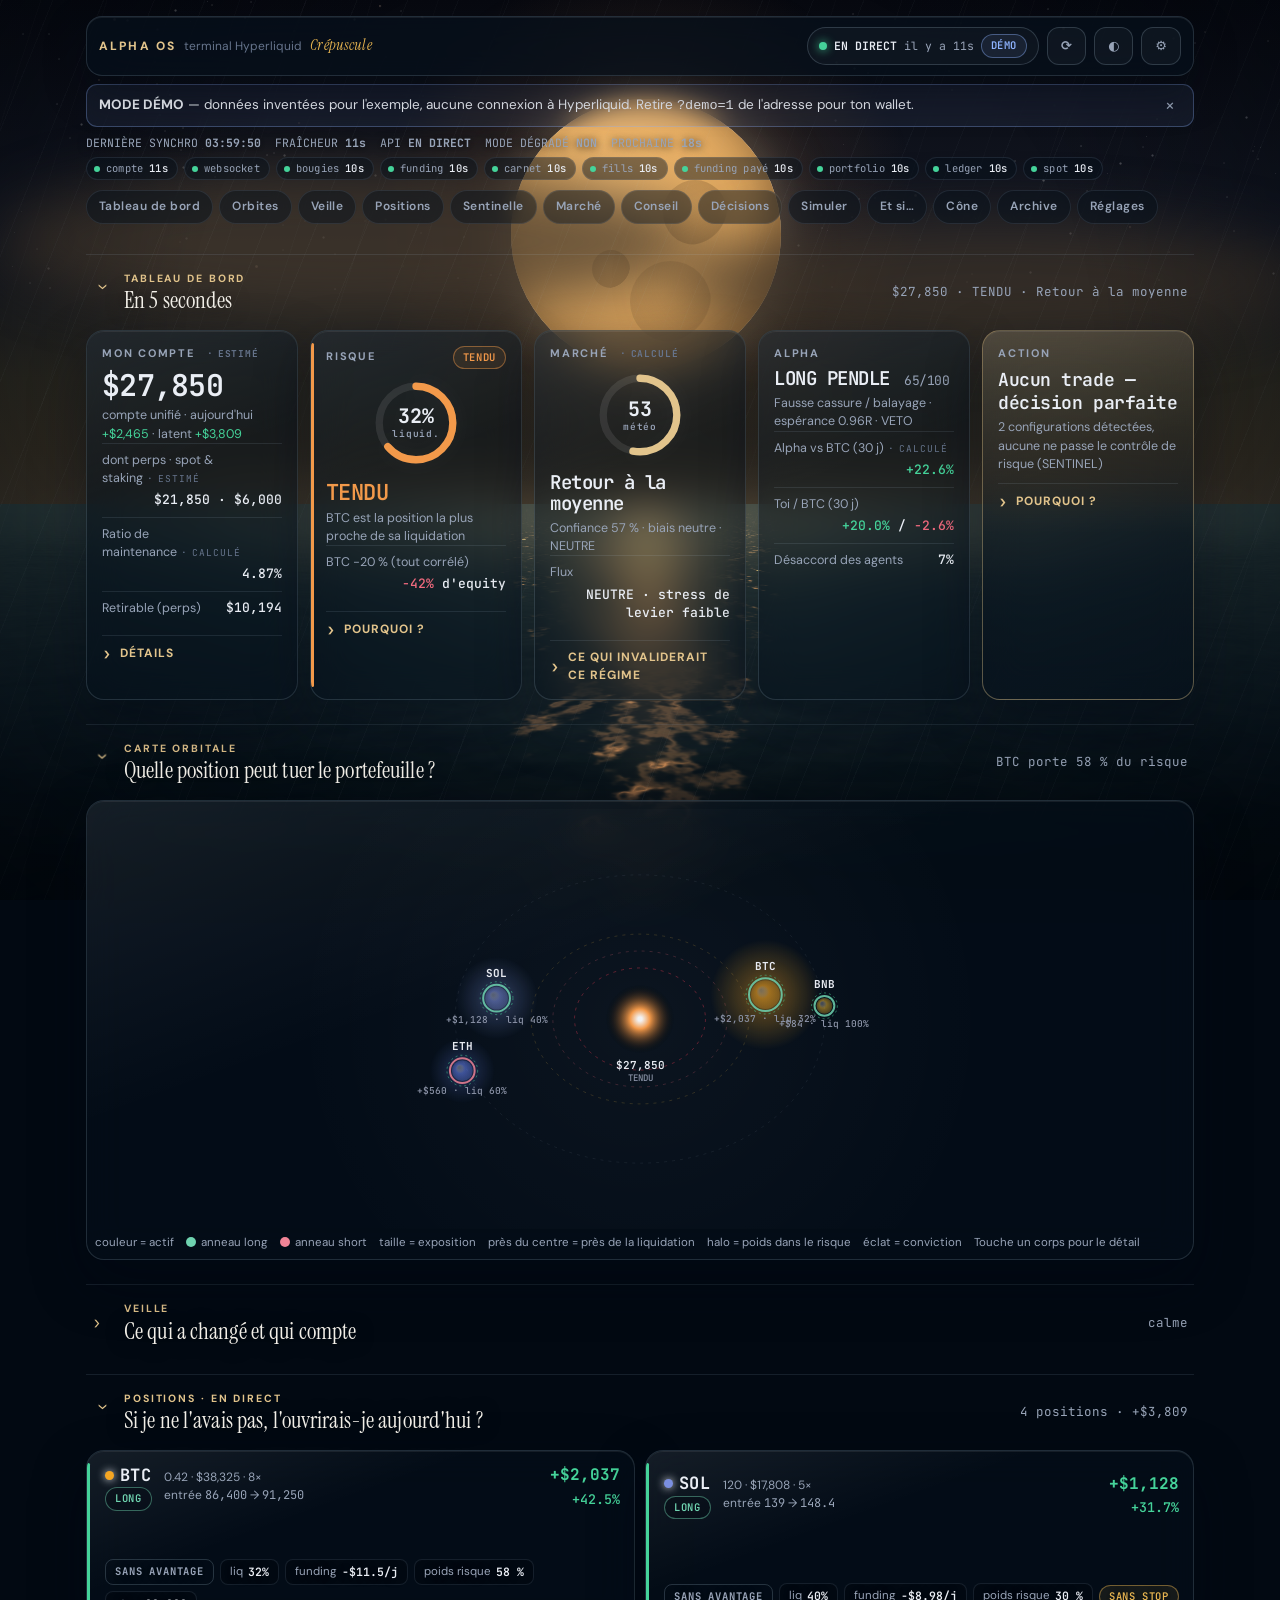
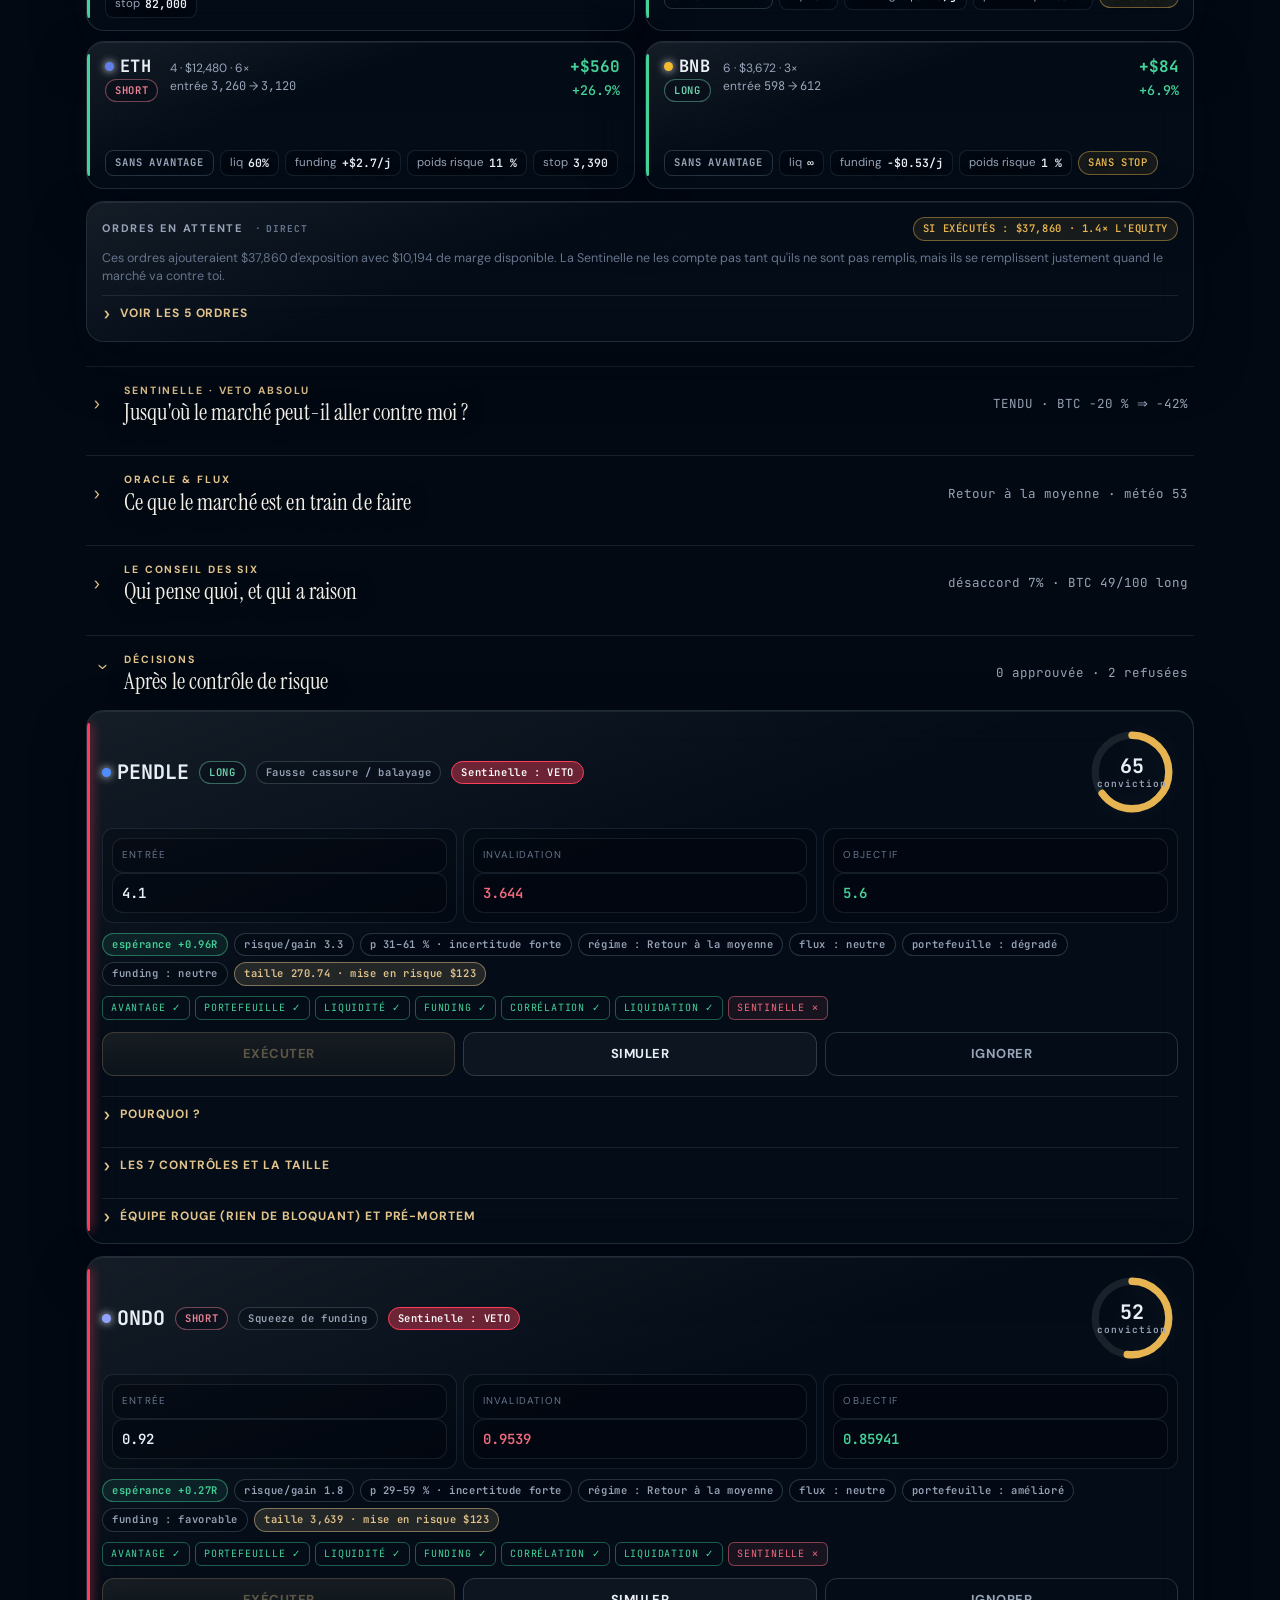
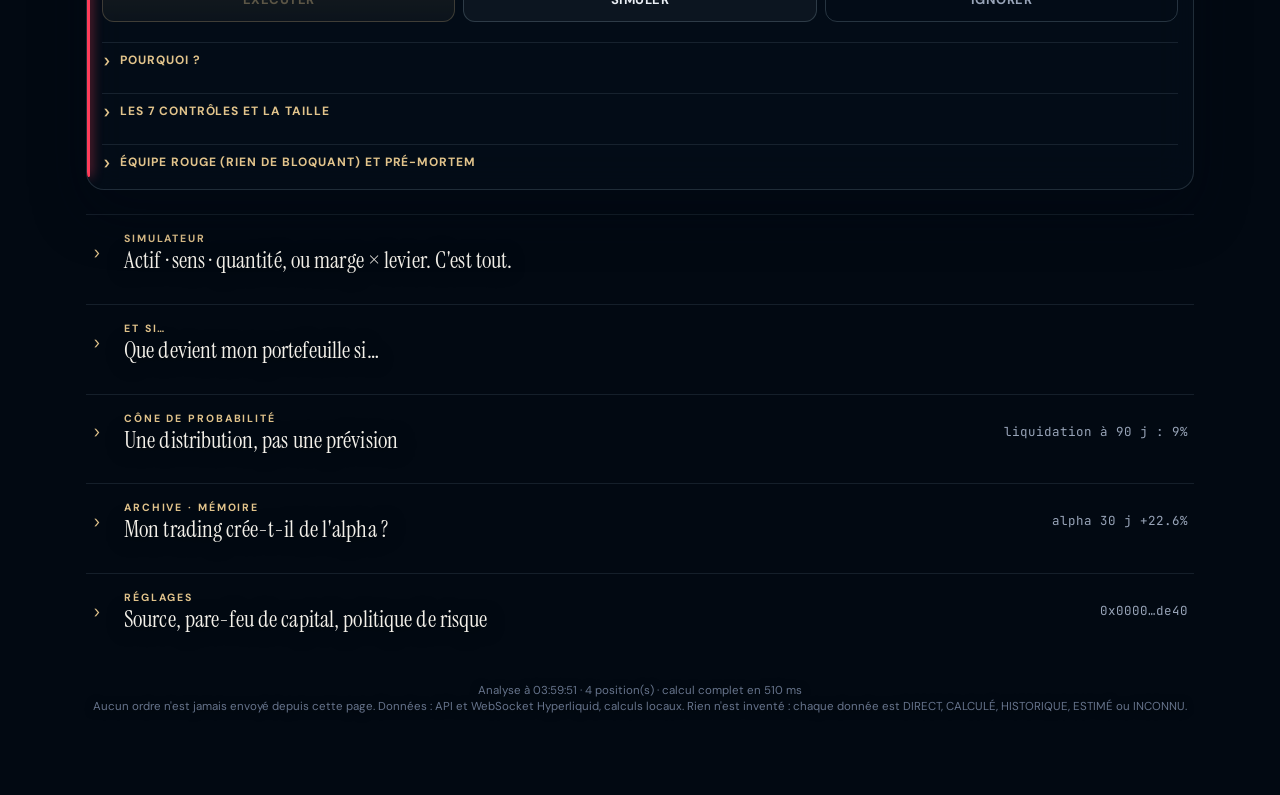
==== commit b100bbdd: "Synergie Cryptex sans doctrine + design premium : scène Marée (mer WebGL, lune, éclairs, baleine) pi" ====
--- a/demo.html
+++ b/demo.html
@@ -6,11 +6,10 @@
   <meta name="color-scheme" content="dark" />
   <title>Alpha OS · Démo</title>
   <link rel="stylesheet" href="assets/css/app.css" />
-  <link rel="stylesheet" href="https://fonts.googleapis.com/css2?family=DM+Sans:wght@400;500;600;700&family=JetBrains+Mono:wght@400;500;600;700&display=swap" media="print" onload="this.media='all'" />
+  <link rel="stylesheet" href="https://fonts.googleapis.com/css2?family=DM+Sans:wght@400;500;600;700&family=JetBrains+Mono:wght@400;500;600;700&family=Instrument+Serif:ital@0;1&display=swap" media="print" onload="this.media='all'" />
   <script>window.AOS_DEMO = true;</script>
 </head>
-<body>
-<canvas id="stars" aria-hidden="true"></canvas>
+<body data-state="safe">
 <div class="wrap" id="app-root"><p class="empty" style="padding:24px">Chargement de la démo…</p></div>
 <script>
   // Load the main page markup (same origin) so demo.html stays a thin wrapper.
@@ -19,6 +18,8 @@
       const txt = await (await fetch("index.html", { cache: "no-store" })).text();
       const doc = new DOMParser().parseFromString(txt, "text/html");
       const wrap = doc.querySelector(".wrap");
+      const scene = doc.querySelector(".maree");
+      if (scene) document.body.insertBefore(scene, document.body.firstChild);
       document.getElementById("app-root").replaceWith(wrap);
       for (const s of doc.querySelectorAll("script[src]")) { await new Promise((res, rej) => { const el = document.createElement("script"); el.src = s.getAttribute("src"); el.onload = res; el.onerror = rej; document.body.appendChild(el); }); }
     } catch (e) { document.body.innerHTML = '<p style="padding:24px;font-family:sans-serif;color:#e7eaf1">Impossible de charger index.html : ' + (e && e.message) + '. Ouvre <a href="index.html?demo=1" style="color:#8fb3ff">index.html?demo=1</a>.</p>'; }
--- a/assets/css/app.css
+++ b/assets/css/app.css
@@ -1,105 +1,191 @@
-/* Personal Alpha OS — observatory / command-center visual system. Single dark theme, deliberately. */
+/* Alpha OS — système visuel « observatoire sur la mer ». Thème sombre unique, assumé.
+   Cartes en verre au-dessus de la scène Marée (mer WebGL, lune, ciel) qui suit le niveau de la Sentinelle. */
 :root {
-  --bg: #05060a; --bg-1: #090c12; --bg-2: #0e121b; --bg-3: #131826;
-  --line: rgba(196, 208, 232, 0.09); --line-2: rgba(196, 208, 232, 0.16);
-  --text: #e7eaf1; --muted: #8b93a7; --dim: #596177;
-  --accent: #c8b283; --accent-soft: rgba(200, 178, 131, 0.14); --info: #8fb3ff;
-  --ok: #45d39a; --warn: #e6b450; --bad: #f06a7e; --crit: #ff3d5a;
+  --bg: #020912; --bg-1: #06111c; --bg-2: #0a1724; --bg-3: #10202f;
+  --line: rgba(180, 210, 230, 0.11); --line-2: rgba(180, 210, 230, 0.2);
+  --text: #eaeef5; --muted: #98a4b8; --dim: #66748c;
+  --accent: #e2c48c; --accent-soft: rgba(226, 196, 140, 0.14); --info: #8fb3ff;
+  --ok: #45d39a; --warn: #e6b450; --hot: #f2994a; --bad: #f06a7e; --crit: #ff3d5a;
   --long: #6fd3b0; --short: #f08497;
-  --radius: 14px; --radius-s: 9px;
+  --glass: rgba(6, 16, 27, 0.56); --glass-2: rgba(6, 16, 27, 0.72); --glass-line: rgba(180, 210, 230, 0.16);
+  --radius: 18px; --radius-s: 11px;
   --font: "DM Sans", ui-sans-serif, system-ui, -apple-system, "Segoe UI", Roboto, Helvetica, Arial, sans-serif;
+  --serif: "Instrument Serif", "Iowan Old Style", "Palatino Linotype", Georgia, serif;
   --mono: "JetBrains Mono", ui-monospace, SFMono-Regular, Menlo, Consolas, monospace;
-  --gutter: 16px; --maxw: 1180px;
+  --gutter: 16px; --maxw: 1140px;
 }
 * { box-sizing: border-box; }
-html { -webkit-text-size-adjust: 100%; }
-body { margin: 0; background: var(--bg); color: var(--text); font-family: var(--font); font-size: 14.5px; line-height: 1.45; letter-spacing: 0.1px; -webkit-font-smoothing: antialiased; overflow-x: hidden; }
-#stars { position: fixed; inset: 0; z-index: 0; pointer-events: none; }
-body::before { content: ""; position: fixed; inset: 0; z-index: 0; pointer-events: none; background: radial-gradient(900px 600px at 15% -10%, rgba(143, 179, 255, 0.07), transparent 60%), radial-gradient(800px 700px at 90% 10%, rgba(200, 178, 131, 0.06), transparent 60%); }
+html { -webkit-text-size-adjust: 100%; scroll-behavior: smooth; }
+body { margin: 0; background: var(--bg); color: var(--text); font-family: var(--font); font-size: 15px; line-height: 1.45; -webkit-font-smoothing: antialiased; overflow-x: hidden; }
 a { color: var(--info); text-decoration: none; }
 button { font: inherit; color: inherit; }
 .mono, .num { font-family: var(--mono); font-variant-numeric: tabular-nums; font-feature-settings: "tnum"; }
-.wrap { position: relative; z-index: 1; max-width: var(--maxw); margin: 0 auto; padding-inline: var(--gutter); padding-block: 12px 80px; }
-
-/* ---- top bar ---- */
-.topbar { position: sticky; top: 0; z-index: 30; display: flex; align-items: center; gap: 10px; flex-wrap: wrap; padding: 10px 0; margin-bottom: 8px; background: linear-gradient(180deg, rgba(5, 6, 10, 0.96), rgba(5, 6, 10, 0.86)); backdrop-filter: blur(10px); border-bottom: 1px solid var(--line); }
-.brand { display: flex; align-items: baseline; gap: 8px; margin-right: auto; }
-.brand b { font-weight: 700; letter-spacing: 0.14em; font-size: 12px; color: var(--accent); }
+.wrap { position: relative; z-index: 1; max-width: var(--maxw); margin: 0 auto; padding-inline: var(--gutter); padding-block: 10px 80px; }
+[hidden] { display: none !important; }
+
+/* ================= scène « Marée » ================= */
+.maree { position: fixed; inset: 0; z-index: 0; pointer-events: none; overflow: hidden; --horizon: 56%; --msize: 30vmin; --mtop: 26%; --fade: 1.8s cubic-bezier(0.16, 1, 0.3, 1); }
+.maree .sky, .maree .sky > div { position: absolute; inset: 0; }
+.maree .sky > div { opacity: 0; transition: opacity var(--fade); }
+.maree .sky-safe { background: linear-gradient(180deg, #010c19 0%, #02182a 26%, #06293c 42%, #103443 50%, #163b47 var(--horizon), #163b47 100%); }
+.maree .sky-warn { background: linear-gradient(180deg, #070910 0%, #131722 26%, #2a2820 42%, #302b21 50%, #363026 var(--horizon), #363026 100%); }
+.maree .sky-crit { background: linear-gradient(180deg, #040107 0%, #120512 26%, #25090f 42%, #2a0c12 50%, #2f0e15 var(--horizon), #2f0e15 100%); }
+body[data-state="safe"] .sky-safe, body[data-state="warn"] .sky-warn, body[data-state="crit"] .sky-crit { opacity: 1; }
+.maree .stars, .maree .shooting { position: absolute; left: 0; right: 0; top: 0; height: var(--horizon); transition: opacity var(--fade); }
+body[data-state="warn"] .maree .stars { opacity: 0.45; } body[data-state="crit"] .maree .stars { opacity: 0.12; } body[data-state="crit"] .maree .shooting { opacity: 0; }
+.maree .star { position: absolute; border-radius: 50%; background: radial-gradient(circle, #fff, rgba(255, 255, 255, 0.55) 55%, transparent 72%); opacity: var(--base); animation: mr-twinkle var(--tw) ease-in-out infinite alternate; will-change: opacity, transform; }
+@keyframes mr-twinkle { from { opacity: var(--base); transform: scale(0.6); } to { opacity: 1; transform: scale(1.35); } }
+.maree .shoot { position: absolute; width: 150px; height: 1.5px; border-radius: 2px; background: linear-gradient(90deg, rgba(255, 255, 255, 0), rgba(255, 255, 255, 0.95)); transform: rotate(-28deg); opacity: 0; animation: mr-shoot var(--sd) linear infinite; }
+@keyframes mr-shoot { 0% { opacity: 0; transform: translate(0, 0) rotate(-28deg); } 2% { opacity: 0.9; } 11% { opacity: 0; transform: translate(-260px, 140px) rotate(-28deg); } 100% { opacity: 0; transform: translate(-260px, 140px) rotate(-28deg); } }
+.maree .moon-wrap { position: absolute; left: 50.5%; top: var(--mtop); width: var(--msize); height: var(--msize); transform: translate(-50%, -50%); }
+.maree .aura { position: absolute; inset: -60%; border-radius: 50%; opacity: 0; transition: opacity var(--fade); animation: mr-breathe 7s ease-in-out infinite; }
+.maree .aura-safe { background: radial-gradient(circle, rgba(255, 214, 170, 0.34), rgba(120, 170, 200, 0.12) 38%, transparent 66%); }
+.maree .aura-warn { background: radial-gradient(circle, rgba(255, 190, 100, 0.34), rgba(190, 120, 60, 0.12) 38%, transparent 66%); }
+.maree .aura-crit { background: radial-gradient(circle, rgba(255, 90, 80, 0.36), rgba(160, 30, 40, 0.14) 40%, transparent 68%); }
+body[data-state="safe"] .aura-safe, body[data-state="warn"] .aura-warn, body[data-state="crit"] .aura-crit { opacity: 1; }
+@keyframes mr-breathe { 0%, 100% { transform: scale(1); } 50% { transform: scale(1.06); } }
+.maree .moon { position: absolute; inset: 0; border-radius: 50%; overflow: hidden; background: radial-gradient(circle at 36% 34%, #fff9ec 0%, #f1e6cf 38%, #d5c8ae 72%, #a99d86 100%); box-shadow: inset -10px -14px 34px rgba(60, 50, 40, 0.35), 0 0 60px rgba(255, 230, 190, 0.25); }
+.maree .moon .crater { position: absolute; border-radius: 50%; background: radial-gradient(circle at 40% 40%, rgba(120, 108, 90, 0.16), rgba(120, 108, 90, 0.32) 70%, transparent 72%); }
+.maree .moon .c1 { width: 24%; height: 24%; left: 56%; top: 30%; } .maree .moon .c2 { width: 14%; height: 14%; left: 30%; top: 56%; } .maree .moon .c3 { width: 30%; height: 30%; left: 44%; top: 60%; opacity: 0.7; }
+.maree .moon .tint { position: absolute; inset: 0; mix-blend-mode: multiply; opacity: 0; transition: opacity var(--fade), background var(--fade); }
+body[data-state="warn"] .maree .moon .tint { opacity: 1; background: #f3c07a; } body[data-state="crit"] .maree .moon .tint { opacity: 1; background: #e05a52; }
+.maree .clouds { position: absolute; left: -10%; right: -10%; top: 4%; height: 40%; opacity: 0; transition: opacity var(--fade); }
+.maree .clouds i { position: absolute; border-radius: 50%; filter: blur(28px); }
+.maree .cl-warn i:first-child { left: 8%; top: 36%; width: 46%; height: 42%; background: rgba(70, 58, 44, 0.75); animation: mr-drift 60s linear infinite alternate; }
+.maree .cl-warn i:last-child { left: 52%; top: 50%; width: 42%; height: 36%; background: rgba(60, 50, 40, 0.7); animation: mr-drift 80s linear infinite alternate-reverse; }
+.maree .cl-crit i:first-child { left: 2%; top: 20%; width: 60%; height: 52%; background: rgba(30, 10, 16, 0.9); animation: mr-drift 34s linear infinite alternate; }
+.maree .cl-crit i:last-child { left: 46%; top: 30%; width: 56%; height: 50%; background: rgba(38, 12, 18, 0.85); animation: mr-drift 46s linear infinite alternate-reverse; }
+body[data-state="warn"] .cl-warn { opacity: 1; } body[data-state="crit"] .cl-crit { opacity: 1; }
+@keyframes mr-drift { from { transform: translateX(-4%); } to { transform: translateX(4%); } }
+.maree #sea, .maree #fauna { position: absolute; left: 0; right: 0; width: 100%; top: var(--horizon); height: calc(100% - var(--horizon)); display: block; }
+.maree .haze { position: absolute; left: 0; right: 0; top: calc(var(--horizon) - 7%); height: 15%; filter: blur(14px); mix-blend-mode: screen; opacity: 0; transition: opacity var(--fade); }
+.maree .haze-safe { background: radial-gradient(ellipse at 50.5% 60%, rgba(255, 170, 110, 0.45), rgba(60, 130, 150, 0.2) 35%, transparent 70%); }
+.maree .haze-warn { background: radial-gradient(ellipse at 50.5% 60%, rgba(255, 190, 110, 0.35), rgba(120, 90, 50, 0.2) 35%, transparent 70%); }
+.maree .haze-crit { background: radial-gradient(ellipse at 50.5% 60%, rgba(255, 90, 70, 0.35), rgba(120, 30, 40, 0.2) 35%, transparent 70%); }
+body[data-state="safe"] .haze-safe, body[data-state="warn"] .haze-warn, body[data-state="crit"] .haze-crit { opacity: 1; }
+.maree .rain { position: absolute; inset: -20% 0 0 0; opacity: 0; transition: opacity var(--fade); background-image: repeating-linear-gradient(112deg, transparent 0 22px, rgba(205, 220, 240, 0.09) 22px 23px, transparent 23px 47px), repeating-linear-gradient(108deg, transparent 0 31px, rgba(205, 220, 240, 0.06) 31px 32px, transparent 32px 63px); background-size: 100% 100%; animation: mr-rain 0.7s linear infinite; }
+body[data-state="warn"] .maree .rain { opacity: 0.35; } body[data-state="crit"] .maree .rain { opacity: 0.8; }
+@keyframes mr-rain { from { background-position: 0 0, 0 0; } to { background-position: -40px 120px, -30px 90px; } }
+.maree .bolt { position: absolute; inset: 0; width: 100%; height: 100%; opacity: 0; fill: none; stroke: #e9efff; stroke-linecap: round; stroke-linejoin: round; filter: drop-shadow(0 0 6px rgba(200, 220, 255, 0.95)) drop-shadow(0 0 18px rgba(150, 190, 255, 0.6)); }
+.maree .flash { position: absolute; inset: 0; opacity: 0; background: radial-gradient(ellipse at var(--fx, 50%) 0%, rgba(230, 238, 255, 0.85), rgba(200, 215, 255, 0.28) 32%, transparent 70%); }
+.maree .crit-pulse { position: absolute; inset: 0; opacity: 0; box-shadow: inset 0 0 140px rgba(255, 61, 90, 0.4); transition: opacity var(--fade); }
+body[data-state="crit"] .crit-pulse { opacity: 1; animation: mr-alarm 2.6s ease-in-out infinite; }
+@keyframes mr-alarm { 0%, 100% { opacity: 0.35; } 50% { opacity: 1; } }
+.maree .vignette { position: absolute; inset: 0; background: radial-gradient(ellipse at 50% 38%, transparent 50%, rgba(0, 4, 10, 0.55) 100%); }
+body.mr-rumble .maree { animation: mr-rumble 0.65s ease-out; }
+@keyframes mr-rumble { 0% { transform: translate(0, 0); } 15% { transform: translate(-2px, 1px); } 30% { transform: translate(2px, -1px); } 45% { transform: translate(-1px, 2px); } 60% { transform: translate(1px, -1px); } 100% { transform: translate(0, 0); } }
+
+/* ================= barre du haut ================= */
+.topbar { position: sticky; top: 0; z-index: 30; display: flex; align-items: center; gap: 8px; flex-wrap: wrap; padding: 10px 12px; margin: 6px 0 8px; border-radius: 16px; background: var(--glass-2); backdrop-filter: blur(20px) saturate(1.2); -webkit-backdrop-filter: blur(20px) saturate(1.2); border: 1px solid var(--glass-line); box-shadow: 0 1px 0 rgba(255, 255, 255, 0.07) inset, 0 16px 40px rgba(0, 8, 18, 0.4); }
+.brand { display: flex; align-items: baseline; gap: 8px; margin-right: auto; flex-wrap: wrap; }
+.brand b { font-weight: 800; letter-spacing: 0.18em; font-size: 12px; color: var(--accent); }
 .brand span { color: var(--dim); font-size: 12px; }
-.sync { display: inline-flex; align-items: center; gap: 7px; padding: 6px 10px; border-radius: 999px; border: 1px solid var(--line-2); font-family: var(--mono); font-size: 11.5px; color: var(--muted); background: rgba(255, 255, 255, 0.02); }
-.sync .dot { width: 7px; height: 7px; border-radius: 50%; background: var(--dim); box-shadow: 0 0 0 0 transparent; }
+.brand em { font-family: var(--serif); font-style: italic; font-size: 15px; color: var(--muted); letter-spacing: 0.01em; }
+.brand em[data-state="warn"] { color: var(--warn); } .brand em[data-state="crit"] { color: var(--crit); }
+.sync { display: inline-flex; align-items: center; gap: 7px; padding: 6px 11px; border-radius: 999px; border: 1px solid var(--line-2); font-family: var(--mono); font-size: 11.5px; color: var(--muted); background: rgba(255, 255, 255, 0.03); }
+.sync .dot { width: 8px; height: 8px; border-radius: 50%; background: var(--dim); }
 .sync[data-s="LIVE"] .dot { background: var(--ok); box-shadow: 0 0 10px var(--ok); animation: pulse 2.2s infinite; }
-.sync[data-s="SYNCING"] .dot { background: var(--info); animation: pulse 0.9s infinite; }
+.sync[data-s="SYNCING"] .dot { background: var(--info); animation: pulse 0.8s infinite; }
 .sync[data-s="STALE"] .dot { background: var(--warn); }
 .sync[data-s="DEGRADED"] .dot { background: var(--warn); box-shadow: 0 0 8px var(--warn); }
 .sync[data-s="ERROR"] .dot { background: var(--crit); }
-.sync[data-s="IDLE"] .dot { background: var(--dim); }
 .sync b { color: var(--text); font-weight: 600; }
-@keyframes pulse { 0% { opacity: 1; } 50% { opacity: 0.45; } 100% { opacity: 1; } }
-.iconbtn { display: inline-flex; align-items: center; justify-content: center; gap: 6px; min-height: 36px; padding: 0 12px; border-radius: 10px; border: 1px solid var(--line-2); background: rgba(255, 255, 255, 0.025); color: var(--muted); cursor: pointer; font-size: 12.5px; font-weight: 500; }
-.iconbtn:hover, .iconbtn:focus-visible { color: var(--text); border-color: rgba(200, 178, 131, 0.5); outline: none; }
+@keyframes pulse { 0% { opacity: 1; } 50% { opacity: 0.4; } 100% { opacity: 1; } }
+.iconbtn { display: inline-flex; align-items: center; justify-content: center; gap: 6px; min-height: 38px; padding: 0 13px; border-radius: 12px; border: 1px solid var(--line-2); background: rgba(255, 255, 255, 0.035); color: var(--muted); cursor: pointer; font-size: 13px; font-weight: 600; transition: transform 0.12s ease, border-color 0.15s ease, background 0.15s ease; }
+.iconbtn:hover, .iconbtn:focus-visible { color: var(--text); border-color: rgba(226, 196, 140, 0.55); outline: none; transform: translateY(-1px); background: rgba(255, 255, 255, 0.06); }
 .iconbtn[aria-pressed="true"] { color: var(--accent); border-color: var(--accent); background: var(--accent-soft); }
-.nav { display: flex; gap: 6px; overflow-x: auto; padding: 6px 0 10px; scrollbar-width: none; -webkit-overflow-scrolling: touch; }
+#sync-detail { text-shadow: 0 1px 8px rgba(0, 4, 10, 0.9); }
+@media (max-width: 520px) {
+  .topbar { gap: 6px; padding: 8px 10px; }
+  .brand { flex-basis: 100%; }
+  .brand em { margin-left: auto; }
+  .sync { padding: 5px 9px; font-size: 11px; }
+  .iconbtn { min-height: 34px; padding: 0 10px; }
+}
+.nav { display: flex; gap: 6px; overflow-x: auto; padding: 4px 0 10px; scrollbar-width: none; -webkit-overflow-scrolling: touch; }
 .nav::-webkit-scrollbar { display: none; }
-.nav a { flex: 0 0 auto; padding: 6px 11px; border-radius: 999px; border: 1px solid var(--line); color: var(--muted); font-size: 12px; letter-spacing: 0.06em; text-transform: uppercase; font-weight: 600; white-space: nowrap; }
-.nav a:hover { color: var(--text); border-color: var(--line-2); }
-
-/* ---- banners ---- */
-.banner { display: flex; gap: 10px; align-items: flex-start; padding: 10px 12px; border-radius: var(--radius-s); border: 1px solid var(--line-2); background: rgba(230, 180, 80, 0.06); margin: 8px 0; font-size: 13px; }
-.banner.bad { background: rgba(240, 106, 126, 0.08); border-color: rgba(240, 106, 126, 0.4); }
-.banner.info { background: rgba(143, 179, 255, 0.06); border-color: rgba(143, 179, 255, 0.3); }
-.banner .x { margin-left: auto; background: none; border: 0; color: var(--muted); cursor: pointer; font-size: 16px; line-height: 1; }
-
-/* ---- sections ---- */
-.deck { margin-top: 26px; }
-.deck-head { display: flex; align-items: baseline; gap: 12px; flex-wrap: wrap; margin-bottom: 10px; }
-.eyebrow { font-size: 11px; letter-spacing: 0.16em; text-transform: uppercase; color: var(--accent); font-weight: 700; }
-.deck-head h2 { margin: 0; font-size: 17px; font-weight: 600; letter-spacing: -0.01em; text-wrap: balance; }
-.deck-head .sub { color: var(--dim); font-size: 12.5px; }
-.deck-head .right { margin-left: auto; display: flex; gap: 8px; align-items: center; }
+.nav a { flex: 0 0 auto; padding: 7px 12px; border-radius: 999px; border: 1px solid var(--line); color: var(--muted); font-size: 12px; letter-spacing: 0.04em; font-weight: 600; white-space: nowrap; background: rgba(6, 16, 27, 0.45); backdrop-filter: blur(10px); transition: transform 0.12s ease, color 0.15s ease; }
+.nav a:hover { color: var(--text); border-color: var(--line-2); transform: translateY(-1px); }
+
+/* ---- fraîcheur par source (bus V2 : chaque donnée porte sa date) ---- */
+.fresh { display: flex; gap: 6px; flex-wrap: wrap; margin: 0 0 6px; }
+.fresh .fx { display: inline-flex; align-items: center; gap: 6px; padding: 3px 9px 3px 7px; border-radius: 999px; border: 1px solid var(--line); background: rgba(6, 16, 27, 0.45); font-family: var(--mono); font-size: 10.5px; color: var(--muted); letter-spacing: 0.02em; }
+.fresh .fx i { width: 6px; height: 6px; border-radius: 50%; background: var(--dim); flex: 0 0 auto; }
+.fresh .fx b { color: var(--text); font-weight: 500; }
+.fresh .fx-ok i { background: var(--ok); } .fresh .fx-stale i { background: var(--warn); } .fresh .fx-err i { background: var(--crit); box-shadow: 0 0 6px var(--crit); } .fresh .fx-off i { background: var(--dim); }
+.fresh .fx-err { border-color: rgba(255, 61, 90, 0.4); }
+
+/* ---- bannières ---- */
+.banner { display: flex; gap: 10px; align-items: flex-start; padding: 10px 12px; border-radius: var(--radius-s); border: 1px solid var(--line-2); background: rgba(230, 180, 80, 0.08); backdrop-filter: blur(12px); margin: 8px 0; font-size: 13.5px; }
+.banner.bad { background: rgba(240, 106, 126, 0.1); border-color: rgba(240, 106, 126, 0.4); }
+.banner.info { background: rgba(143, 179, 255, 0.08); border-color: rgba(143, 179, 255, 0.3); }
+.banner .x { margin-left: auto; background: none; border: 0; color: var(--muted); cursor: pointer; font-size: 18px; line-height: 1; }
+
+/* ---- sections repliables (chevrons) ---- */
+details.deck { margin-top: 20px; border-top: 1px solid var(--line); padding-top: 6px; }
+details.deck > summary { list-style: none; cursor: pointer; display: grid; grid-template-columns: 22px 1fr auto; gap: 10px; align-items: center; padding: 10px 6px; border-radius: var(--radius-s); user-select: none; transition: background 0.15s ease; }
+details.deck > summary::-webkit-details-marker { display: none; }
+details.deck > summary:hover { background: rgba(6, 16, 27, 0.5); }
+details.deck > summary .chev { font-family: var(--mono); color: var(--accent); font-size: 16px; transition: transform 0.18s ease; }
+details.deck[open] > summary .chev { transform: rotate(90deg); }
+details.deck > summary .ttl { display: flex; flex-direction: column; gap: 1px; min-width: 0; }
+details.deck > summary .eyebrow { font-size: 10.5px; letter-spacing: 0.18em; text-transform: uppercase; color: var(--accent); font-weight: 700; }
+details.deck > summary h2 { margin: 0; font-family: var(--serif); font-weight: 400; font-size: 23px; letter-spacing: 0.005em; line-height: 1.15; text-wrap: balance; color: #f4f1ea; text-shadow: 0 2px 18px rgba(0, 6, 14, 0.6); }
+details.deck > summary .sum { color: var(--muted); font-size: 12.5px; font-family: var(--mono); text-align: right; white-space: nowrap; overflow: hidden; text-overflow: ellipsis; max-width: 45vw; }
+details.deck > .body { padding: 6px 0 4px; animation: fadein 0.25s ease; }
+@keyframes fadein { from { opacity: 0; transform: translateY(4px); } to { opacity: 1; transform: none; } }
+
+/* ---- grilles & cartes de verre ---- */
 .grid { display: grid; gap: 12px; grid-template-columns: 1fr; }
 @media (min-width: 720px) { .grid.c2 { grid-template-columns: 1fr 1fr; } .grid.c3 { grid-template-columns: repeat(3, 1fr); } .grid.c5 { grid-template-columns: repeat(5, 1fr); } }
 @media (min-width: 720px) and (max-width: 1000px) { .grid.c5 { grid-template-columns: repeat(3, 1fr); } }
-@media (max-width: 719px) { .grid.c5 { grid-template-columns: 1fr 1fr; } }
-.card { position: relative; border: 1px solid var(--line); border-radius: var(--radius); background: linear-gradient(180deg, rgba(255, 255, 255, 0.035), rgba(255, 255, 255, 0.012)); padding: 14px; min-width: 0; }
-.card.lift { border-color: var(--line-2); box-shadow: 0 20px 50px rgba(0, 0, 0, 0.45); }
-.card.accent { border-color: rgba(200, 178, 131, 0.35); background: linear-gradient(180deg, rgba(200, 178, 131, 0.08), rgba(255, 255, 255, 0.012)); }
-.card h3 { margin: 0 0 8px; font-size: 11px; letter-spacing: 0.14em; text-transform: uppercase; color: var(--muted); font-weight: 700; display: flex; align-items: center; gap: 8px; }
+@media (max-width: 719px) { .grid.c5 { grid-template-columns: 1fr 1fr; } .grid.c5 > .card:last-child { grid-column: 1 / -1; } }
+.card { position: relative; border: 1px solid var(--glass-line); border-radius: var(--radius); background: var(--glass); backdrop-filter: blur(18px) saturate(1.15); -webkit-backdrop-filter: blur(18px) saturate(1.15); box-shadow: 0 1px 0 rgba(255, 255, 255, 0.07) inset, 0 22px 54px rgba(0, 8, 18, 0.42); padding: 15px; min-width: 0; transition: border-color 0.15s ease, transform 0.15s ease; overflow: hidden; }
+.card::before { content: ""; position: absolute; inset: 0; pointer-events: none; border-radius: inherit; background: linear-gradient(160deg, rgba(255, 255, 255, 0.07), rgba(255, 255, 255, 0) 38%); }
+.card > * { position: relative; }
+.card .card { backdrop-filter: none; -webkit-backdrop-filter: none; background: rgba(0, 6, 14, 0.3); box-shadow: none; }
+.card.lift { border-color: rgba(226, 196, 140, 0.32); box-shadow: 0 1px 0 rgba(255, 255, 255, 0.08) inset, 0 28px 70px rgba(0, 8, 18, 0.55); }
+.card.accent { border-color: rgba(226, 196, 140, 0.38); background: linear-gradient(180deg, rgba(226, 196, 140, 0.12), var(--glass) 55%); }
+.card.tap { cursor: pointer; }
+.card.tap:hover { border-color: var(--line-2); transform: translateY(-2px); }
+.card h3 { margin: 0 0 8px; font-size: 11px; letter-spacing: 0.16em; text-transform: uppercase; color: var(--muted); font-weight: 700; display: flex; align-items: center; gap: 8px; flex-wrap: wrap; }
 .card h3 .tag { margin-left: auto; }
-.kv { display: flex; justify-content: space-between; align-items: baseline; gap: 12px; padding: 6px 0; border-top: 1px solid var(--line); }
+.kv { display: flex; justify-content: space-between; align-items: baseline; flex-wrap: wrap; gap: 4px 12px; padding: 7px 0; border-top: 1px solid var(--line); }
 .kv:first-of-type { border-top: 0; }
 .kv .k { color: var(--muted); font-size: 12.5px; }
-.kv .v { font-family: var(--mono); font-size: 13px; font-weight: 500; text-align: right; }
-.big { font-family: var(--mono); font-size: 26px; font-weight: 600; letter-spacing: -0.02em; line-height: 1.1; }
+.kv .v { font-family: var(--mono); font-size: 13px; font-weight: 500; text-align: right; margin-left: auto; min-width: 0; max-width: 100%; overflow-wrap: anywhere; }
+.big { font-family: var(--mono); font-size: 30px; font-weight: 600; letter-spacing: -0.025em; line-height: 1.1; }
 .big small { font-size: 13px; color: var(--muted); font-weight: 400; margin-left: 4px; }
 .sub2 { color: var(--muted); font-size: 12.5px; margin-top: 4px; }
 .pos { color: var(--ok); } .neg { color: var(--bad); } .warnc { color: var(--warn); } .dimc { color: var(--dim); }
-.tag { display: inline-flex; align-items: center; gap: 5px; padding: 2px 8px; border-radius: 999px; border: 1px solid var(--line-2); font-family: var(--mono); font-size: 10.5px; font-weight: 600; letter-spacing: 0.06em; color: var(--muted); white-space: nowrap; }
-.tag.ok { color: var(--ok); border-color: rgba(69, 211, 154, 0.45); background: rgba(69, 211, 154, 0.08); }
-.tag.warn { color: var(--warn); border-color: rgba(230, 180, 80, 0.45); background: rgba(230, 180, 80, 0.08); }
-.tag.bad { color: var(--bad); border-color: rgba(240, 106, 126, 0.45); background: rgba(240, 106, 126, 0.08); }
-.tag.crit { color: #fff; border-color: var(--crit); background: rgba(255, 61, 90, 0.35); }
-.tag.info { color: var(--info); border-color: rgba(143, 179, 255, 0.4); background: rgba(143, 179, 255, 0.08); }
-.tag.accent { color: var(--accent); border-color: rgba(200, 178, 131, 0.5); background: var(--accent-soft); }
+.tag { display: inline-flex; align-items: center; gap: 5px; padding: 3px 9px; border-radius: 999px; border: 1px solid var(--line-2); font-family: var(--mono); font-size: 10.5px; font-weight: 600; letter-spacing: 0.06em; color: var(--muted); white-space: nowrap; background: rgba(0, 6, 14, 0.25); }
+.tag.ok { color: var(--ok); border-color: rgba(69, 211, 154, 0.45); background: rgba(69, 211, 154, 0.09); }
+.tag.warn { color: var(--warn); border-color: rgba(230, 180, 80, 0.45); background: rgba(230, 180, 80, 0.09); }
+.tag.hot { color: var(--hot); border-color: rgba(242, 153, 74, 0.45); background: rgba(242, 153, 74, 0.09); }
+.tag.bad { color: var(--bad); border-color: rgba(240, 106, 126, 0.45); background: rgba(240, 106, 126, 0.09); }
+.tag.crit { color: #fff; border-color: var(--crit); background: rgba(255, 61, 90, 0.4); }
+.tag.info { color: var(--info); border-color: rgba(143, 179, 255, 0.4); background: rgba(143, 179, 255, 0.09); }
+.tag.accent { color: var(--accent); border-color: rgba(226, 196, 140, 0.5); background: var(--accent-soft); }
 .tag.long { color: var(--long); border-color: rgba(111, 211, 176, 0.45); } .tag.short { color: var(--short); border-color: rgba(240, 132, 151, 0.45); }
 .prov { font-size: 9.5px; letter-spacing: 0.1em; color: var(--dim); font-family: var(--mono); }
 .prov::before { content: "·"; margin: 0 4px; }
-.lvl-NORMAL { color: var(--ok); } .lvl-WATCH { color: var(--warn); } .lvl-STRESSED { color: #f2994a; } .lvl-DANGER { color: var(--bad); } .lvl-CRITICAL { color: var(--crit); } .lvl-UNKNOWN { color: var(--dim); }
+.cdot { display: inline-block; width: 9px; height: 9px; border-radius: 50%; margin-right: 6px; vertical-align: 0; box-shadow: 0 0 8px currentColor; }
+.lvl-NORMAL { color: var(--ok); } .lvl-WATCH { color: var(--warn); } .lvl-STRESSED { color: var(--hot); } .lvl-DANGER { color: var(--bad); } .lvl-CRITICAL { color: var(--crit); } .lvl-UNKNOWN { color: var(--dim); }
 .stripe { position: absolute; left: 0; top: 12px; bottom: 12px; width: 3px; border-radius: 3px; background: var(--dim); }
-.stripe.NORMAL { background: var(--ok); } .stripe.WATCH { background: var(--warn); } .stripe.STRESSED { background: #f2994a; } .stripe.DANGER { background: var(--bad); } .stripe.CRITICAL { background: var(--crit); box-shadow: 0 0 12px var(--crit); }
-
-/* ---- details / why ---- */
-details.why { margin-top: 10px; border-top: 1px solid var(--line); padding-top: 8px; }
-details.why > summary { cursor: pointer; list-style: none; display: inline-flex; align-items: center; gap: 6px; font-size: 11px; letter-spacing: 0.14em; text-transform: uppercase; color: var(--accent); font-weight: 700; user-select: none; }
-details.why > summary::-webkit-details-marker { display: none; }
-details.why > summary::after { content: "+"; font-family: var(--mono); color: var(--dim); }
-details.why[open] > summary::after { content: "−"; }
-details.why > .body { margin-top: 10px; color: var(--muted); font-size: 13px; }
-details.why ul { margin: 6px 0 0; padding-left: 18px; }
-details.why li { margin: 3px 0; }
-pre.json { margin: 8px 0 0; padding: 10px; border-radius: var(--radius-s); border: 1px solid var(--line); background: rgba(0, 0, 0, 0.35); overflow: auto; max-height: 320px; font-family: var(--mono); font-size: 11px; color: #c9d4ea; }
-
-/* ---- tables ---- */
+.stripe.NORMAL { background: var(--ok); } .stripe.WATCH { background: var(--warn); } .stripe.STRESSED { background: var(--hot); } .stripe.DANGER { background: var(--bad); } .stripe.CRITICAL { background: var(--crit); box-shadow: 0 0 12px var(--crit); }
+
+/* ---- chevrons « en savoir plus » ---- */
+details.more { margin-top: 10px; border-top: 1px solid var(--line); padding-top: 8px; }
+details.more > summary { cursor: pointer; list-style: none; display: inline-flex; align-items: center; gap: 7px; font-size: 12px; letter-spacing: 0.08em; text-transform: uppercase; color: var(--accent); font-weight: 700; user-select: none; }
+details.more > summary::-webkit-details-marker { display: none; }
+details.more > summary::before { content: "›"; font-family: var(--mono); font-size: 16px; line-height: 1; transition: transform 0.18s ease; display: inline-block; }
+details.more[open] > summary::before { transform: rotate(90deg); }
+details.more > .body { margin-top: 10px; color: var(--muted); font-size: 13.5px; animation: fadein 0.2s ease; }
+details.more ul { margin: 6px 0 0; padding-left: 18px; }
+details.more li { margin: 4px 0; }
+pre.json { margin: 8px 0 0; padding: 10px; border-radius: var(--radius-s); border: 1px solid var(--line); background: rgba(0, 4, 10, 0.45); overflow: auto; max-height: 320px; font-family: var(--mono); font-size: 11px; color: #c9d4ea; }
+
+/* ---- tableaux ---- */
 .tbl-wrap { overflow-x: auto; -webkit-overflow-scrolling: touch; margin-top: 8px; }
 table.tbl { width: 100%; border-collapse: collapse; font-size: 12.5px; }
 .tbl th { text-align: left; font-size: 10.5px; letter-spacing: 0.1em; text-transform: uppercase; color: var(--dim); font-weight: 600; padding: 6px 8px; border-bottom: 1px solid var(--line-2); white-space: nowrap; }
@@ -108,99 +194,126 @@
 .tbl tr:last-child td { border-bottom: 0; }
 .tbl td.r, .tbl th.r { text-align: right; }
 
-/* ---- bars & gauges ---- */
-.bar { height: 6px; border-radius: 999px; background: rgba(255, 255, 255, 0.07); overflow: hidden; }
-.bar > i { display: block; height: 100%; border-radius: 999px; background: var(--accent); }
+/* ---- jauges ---- */
+.bar { height: 7px; border-radius: 999px; background: rgba(255, 255, 255, 0.08); overflow: hidden; }
+.bar > i { display: block; height: 100%; border-radius: 999px; background: var(--accent); transition: width 0.4s ease; }
 .gauge { position: relative; height: 10px; border-radius: 999px; background: linear-gradient(90deg, #3d6bd6, #3f9fd0 20%, #5b6b7e 40%, #5b6b7e 60%, #d9a441 80%, #e35a6d); opacity: 0.9; }
-.gauge > i { position: absolute; top: -4px; width: 3px; height: 18px; background: #fff; border-radius: 2px; box-shadow: 0 0 8px rgba(255, 255, 255, 0.6); transform: translateX(-50%); }
-.bands { display: flex; height: 22px; border-radius: 6px; overflow: hidden; border: 1px solid var(--line-2); }
-.bands > span { display: flex; align-items: center; justify-content: center; font-family: var(--mono); font-size: 10px; color: rgba(255, 255, 255, 0.85); min-width: 0; overflow: hidden; }
+.gauge > i { position: absolute; top: -4px; width: 4px; height: 18px; background: #fff; border-radius: 2px; box-shadow: 0 0 8px rgba(255, 255, 255, 0.6); transform: translateX(-50%); transition: left 0.5s ease; }
+.rowring { display: flex; gap: 12px; align-items: center; flex-wrap: wrap; }
+.rowring > div { min-width: 0; flex: 1 1 130px; overflow-wrap: anywhere; }
+.ring { position: relative; width: 92px; height: 92px; flex: 0 0 auto; filter: drop-shadow(0 0 10px rgba(255, 255, 255, 0.06)); }
+.ring svg { width: 100%; height: 100%; transform: rotate(-90deg); }
+.ring circle { fill: none; stroke-width: 8; stroke-linecap: round; }
+.ring .track { stroke: rgba(255, 255, 255, 0.09); }
+.ring .val { stroke: var(--accent); transition: stroke-dashoffset 0.6s ease; }
+.ring .lbl { position: absolute; inset: 0; display: flex; flex-direction: column; align-items: center; justify-content: center; font-family: var(--mono); font-weight: 700; font-size: 20px; line-height: 1; }
+.ring .lbl small { font-size: 9.5px; letter-spacing: 0.1em; color: var(--muted); font-weight: 600; margin-top: 3px; }
+.bands { display: flex; height: 24px; border-radius: 7px; overflow: hidden; border: 1px solid var(--line-2); }
+.bands > span { display: flex; align-items: center; justify-content: center; font-family: var(--mono); font-size: 10.5px; font-weight: 700; color: rgba(255, 255, 255, 0.9); min-width: 0; overflow: hidden; }
 .bands .b-SAFE { background: rgba(69, 211, 154, 0.35); } .bands .b-WATCH { background: rgba(230, 180, 80, 0.35); } .bands .b-STRESSED { background: rgba(242, 153, 74, 0.4); } .bands .b-DANGER { background: rgba(240, 106, 126, 0.45); } .bands .b-CRITICAL { background: rgba(255, 61, 90, 0.6); }
-.bandlabels { display: flex; justify-content: space-between; font-family: var(--mono); font-size: 10.5px; color: var(--muted); margin-top: 4px; }
+.bandlabels { display: flex; justify-content: space-between; flex-wrap: wrap; gap: 4px 10px; font-family: var(--mono); font-size: 10.5px; color: var(--muted); margin-top: 4px; }
 .heat { display: inline-block; min-width: 56px; padding: 2px 6px; border-radius: 5px; text-align: center; font-family: var(--mono); font-size: 11px; }
 
 /* ---- positions ---- */
 .poslist { display: grid; gap: 10px; grid-template-columns: 1fr; }
 @media (min-width: 900px) { .poslist { grid-template-columns: 1fr 1fr; } }
-.poscard { display: grid; grid-template-columns: auto 1fr auto; gap: 10px 12px; align-items: center; padding: 12px 14px 12px 18px; cursor: pointer; }
-.poscard:hover { border-color: var(--line-2); }
-.poscard .sym { font-family: var(--mono); font-weight: 700; font-size: 15px; letter-spacing: 0.02em; }
+.poscard { display: grid; grid-template-columns: auto 1fr auto; gap: 8px 12px; align-items: center; padding: 12px 14px 12px 18px; }
+.poscard .sym { font-family: var(--mono); font-weight: 700; font-size: 17px; letter-spacing: 0.02em; display: flex; align-items: center; }
 .poscard .meta { color: var(--muted); font-size: 12px; }
-.poscard .pnl { text-align: right; font-family: var(--mono); font-weight: 600; font-size: 15px; }
-.poscard .foot { grid-column: 1 / -1; display: flex; gap: 8px; flex-wrap: wrap; align-items: center; font-size: 11.5px; color: var(--muted); }
-.poscard .foot .num { color: var(--text); }
-.verdict { font-family: var(--mono); font-size: 10.5px; font-weight: 700; letter-spacing: 0.08em; padding: 3px 8px; border-radius: 6px; border: 1px solid var(--line-2); }
-.verdict.KEEP { color: var(--ok); } .verdict.INCREASE { color: var(--accent); border-color: var(--accent); } .verdict.REDUCE { color: var(--warn); } .verdict.EXIT { color: var(--bad); border-color: var(--bad); } .verdict.HEDGE { color: var(--info); } .verdict.NO.EDGE, .verdict.NOEDGE { color: var(--muted); }
-
-/* ---- decision card ---- */
-.decision { display: grid; gap: 8px; }
+.poscard .pnl { text-align: right; font-family: var(--mono); font-weight: 700; font-size: 16px; }
+.poscard .foot { grid-column: 1 / -1; display: flex; gap: 6px; flex-wrap: wrap; align-items: center; }
+.chip { display: inline-flex; align-items: center; gap: 5px; padding: 4px 9px; border-radius: 8px; background: rgba(0, 4, 10, 0.3); border: 1px solid var(--line); font-size: 11.5px; color: var(--muted); }
+.chip b { font-family: var(--mono); color: var(--text); font-weight: 600; }
+.verdict { font-family: var(--mono); font-size: 10.5px; font-weight: 700; letter-spacing: 0.08em; padding: 4px 9px; border-radius: 8px; border: 1px solid var(--line-2); }
+.verdict.KEEP { color: var(--ok); } .verdict.INCREASE { color: var(--accent); border-color: var(--accent); } .verdict.REDUCE { color: var(--warn); } .verdict.EXIT { color: var(--bad); border-color: var(--bad); } .verdict.HEDGE { color: var(--info); } .verdict.NOEDGE { color: var(--muted); }
+
+/* ---- carte de décision ---- */
+.decision { display: grid; gap: 10px; }
 .decision .head { display: flex; align-items: center; gap: 10px; flex-wrap: wrap; }
-.decision .head .sym { font-family: var(--mono); font-weight: 700; font-size: 18px; }
-.decision .conv { margin-left: auto; font-family: var(--mono); font-size: 13px; }
+.decision .head .sym { font-family: var(--mono); font-weight: 700; font-size: 20px; display: flex; align-items: center; }
 .decision .levels { display: grid; grid-template-columns: repeat(3, 1fr); gap: 6px; }
-.decision .levels div { padding: 8px; border-radius: var(--radius-s); background: rgba(0, 0, 0, 0.25); border: 1px solid var(--line); }
+.decision .levels div { padding: 9px; border-radius: var(--radius-s); background: rgba(0, 4, 10, 0.3); border: 1px solid var(--line); }
 .decision .levels .k { font-size: 10px; letter-spacing: 0.12em; text-transform: uppercase; color: var(--dim); }
-.decision .levels .v { font-family: var(--mono); font-size: 13px; font-weight: 600; }
+.decision .levels .v { font-family: var(--mono); font-size: 14px; font-weight: 600; }
 .decision .facts { display: flex; gap: 6px; flex-wrap: wrap; }
-.decision .actions { display: flex; gap: 8px; margin-top: 4px; }
-.btn { flex: 1; min-height: 40px; border-radius: 10px; border: 1px solid var(--line-2); background: rgba(255, 255, 255, 0.03); color: var(--text); cursor: pointer; font-weight: 600; font-size: 13px; letter-spacing: 0.04em; }
-.btn:hover, .btn:focus-visible { border-color: var(--accent); outline: none; }
-.btn.primary { background: var(--accent-soft); border-color: rgba(200, 178, 131, 0.6); color: var(--accent); }
+.decision .actions { display: flex; gap: 8px; margin-top: 2px; }
+.btn { flex: 1; min-height: 44px; border-radius: 12px; border: 1px solid var(--line-2); background: rgba(255, 255, 255, 0.04); color: var(--text); cursor: pointer; font-weight: 700; font-size: 13px; letter-spacing: 0.04em; transition: transform 0.12s ease, border-color 0.15s ease, background 0.15s ease; }
+.btn:hover, .btn:focus-visible { border-color: var(--accent); outline: none; transform: translateY(-1px); background: rgba(255, 255, 255, 0.07); }
+.btn.primary { background: linear-gradient(180deg, rgba(226, 196, 140, 0.22), rgba(226, 196, 140, 0.1)); border-color: rgba(226, 196, 140, 0.6); color: var(--accent); }
 .btn.ghost { background: transparent; color: var(--muted); }
 .btn.danger { color: var(--bad); border-color: rgba(240, 106, 126, 0.5); }
-.btn[disabled] { opacity: 0.4; cursor: not-allowed; }
+.btn[disabled] { opacity: 0.4; cursor: not-allowed; transform: none; }
 .gates { display: flex; gap: 5px; flex-wrap: wrap; }
-.gates .g { font-family: var(--mono); font-size: 10px; letter-spacing: 0.08em; padding: 3px 7px; border-radius: 5px; border: 1px solid var(--line); color: var(--muted); }
-.gates .g.pass { color: var(--ok); border-color: rgba(69, 211, 154, 0.4); } .gates .g.fail { color: var(--bad); border-color: rgba(240, 106, 126, 0.5); background: rgba(240, 106, 126, 0.08); }
-
-/* ---- forms ---- */
+.gates .g { font-family: var(--mono); font-size: 10px; letter-spacing: 0.08em; padding: 4px 8px; border-radius: 6px; border: 1px solid var(--line); color: var(--muted); }
+.gates .g.pass { color: var(--ok); border-color: rgba(69, 211, 154, 0.4); } .gates .g.fail { color: var(--bad); border-color: rgba(240, 106, 126, 0.5); background: rgba(240, 106, 126, 0.09); }
+
+/* ---- formulaires ---- */
 .form { display: grid; gap: 10px; grid-template-columns: 1fr; }
 @media (min-width: 640px) { .form.c4 { grid-template-columns: repeat(4, 1fr); } .form.c3 { grid-template-columns: repeat(3, 1fr); } .form.c2 { grid-template-columns: 1fr 1fr; } }
 .field { display: grid; gap: 4px; }
 .field label { font-size: 10.5px; letter-spacing: 0.12em; text-transform: uppercase; color: var(--dim); font-weight: 600; }
-.field input, .field select, .field textarea { width: 100%; min-height: 42px; padding: 8px 12px; border-radius: 10px; border: 1px solid var(--line-2); background: rgba(0, 0, 0, 0.3); color: var(--text); font-family: var(--mono); font-size: 14px; outline: none; }
-.field input:focus, .field select:focus, .field textarea:focus { border-color: var(--accent); }
+.field input, .field select, .field textarea { width: 100%; min-height: 44px; padding: 8px 12px; border-radius: 11px; border: 1px solid var(--line-2); background: rgba(0, 4, 10, 0.4); color: var(--text); font-family: var(--mono); font-size: 14px; outline: none; }
+.field input:focus, .field select:focus, .field textarea:focus { border-color: var(--accent); box-shadow: 0 0 0 3px rgba(226, 196, 140, 0.12); }
 .field textarea { font-family: var(--font); min-height: 60px; resize: vertical; }
-.seg { display: flex; border: 1px solid var(--line-2); border-radius: 10px; overflow: hidden; min-height: 42px; }
+.field .calc { min-height: 44px; display: flex; align-items: center; padding: 8px 12px; border-radius: 11px; border: 1px dashed var(--line-2); font-family: var(--mono); font-size: 14px; color: var(--muted); }
+.seg { display: flex; border: 1px solid var(--line-2); border-radius: 11px; overflow: hidden; min-height: 44px; }
 .seg button { flex: 1; border: 0; background: transparent; color: var(--muted); font-weight: 700; font-family: var(--mono); font-size: 13px; cursor: pointer; }
+.seg button[aria-pressed="true"] { background: rgba(255, 255, 255, 0.08); color: var(--text); }
 .seg button[aria-pressed="true"].l { background: rgba(111, 211, 176, 0.15); color: var(--long); }
 .seg button[aria-pressed="true"].s { background: rgba(240, 132, 151, 0.15); color: var(--short); }
-.hint { color: var(--dim); font-size: 12px; }
-.suggest { display: flex; align-items: center; gap: 8px; flex-wrap: wrap; padding: 8px 10px; border-radius: var(--radius-s); border: 1px dashed var(--line-2); background: rgba(0, 0, 0, 0.2); font-size: 12.5px; }
-.suggest .v { font-family: var(--mono); font-weight: 600; }
+.seg.mode { max-width: 340px; }
+.seg.mode button { font-family: var(--font); font-size: 12px; letter-spacing: 0.06em; }
+.hint { color: var(--dim); font-size: 12.5px; }
+.suggest { display: flex; align-items: center; gap: 8px; flex-wrap: wrap; padding: 9px 11px; border-radius: var(--radius-s); border: 1px dashed var(--line-2); background: rgba(0, 4, 10, 0.25); font-size: 13px; }
+.suggest .v { font-family: var(--mono); font-weight: 700; }
 .suggest .acts { margin-left: auto; display: flex; gap: 6px; }
-.suggest .acts button { min-height: 30px; padding: 0 10px; border-radius: 8px; border: 1px solid var(--line-2); background: transparent; color: var(--muted); cursor: pointer; font-size: 11px; font-weight: 600; letter-spacing: 0.06em; }
+.suggest .acts button { min-height: 32px; padding: 0 10px; border-radius: 8px; border: 1px solid var(--line-2); background: transparent; color: var(--muted); cursor: pointer; font-size: 11px; font-weight: 700; letter-spacing: 0.06em; }
 .suggest .acts button[aria-pressed="true"] { color: var(--accent); border-color: var(--accent); }
 .mini { display: grid; gap: 8px; grid-template-columns: repeat(2, 1fr); }
 @media (min-width: 720px) { .mini { grid-template-columns: repeat(4, 1fr); } }
-.mini .m { padding: 10px; border-radius: var(--radius-s); border: 1px solid var(--line); background: rgba(0, 0, 0, 0.22); }
+.mini .m { padding: 11px; border-radius: var(--radius-s); border: 1px solid var(--line); background: rgba(0, 4, 10, 0.28); }
 .mini .m .k { font-size: 10px; letter-spacing: 0.12em; text-transform: uppercase; color: var(--dim); }
-.mini .m .v { font-family: var(--mono); font-size: 15px; font-weight: 600; margin-top: 2px; }
-
-/* ---- council ---- */
+.mini .m .v { font-family: var(--mono); font-size: 16px; font-weight: 700; margin-top: 3px; }
+
+/* ---- conseil des agents ---- */
 .agents { display: grid; gap: 10px; grid-template-columns: 1fr; }
 @media (min-width: 720px) { .agents { grid-template-columns: 1fr 1fr; } }
 @media (min-width: 1000px) { .agents { grid-template-columns: repeat(3, 1fr); } }
-.agent .seat { font-family: var(--mono); font-size: 10px; color: var(--dim); letter-spacing: 0.14em; }
-.agent .name { font-weight: 700; letter-spacing: 0.1em; font-size: 13px; }
-.agent .rec { font-family: var(--mono); font-size: 12px; margin-top: 6px; }
-.agent ul { margin: 6px 0 0; padding-left: 16px; color: var(--muted); font-size: 12.5px; }
-.agent li { margin: 2px 0; }
-
-/* ---- canvases ---- */
-canvas.orbit { width: 100%; height: auto; display: block; border-radius: var(--radius); background: radial-gradient(circle at 50% 50%, rgba(255, 255, 255, 0.03), transparent 60%); touch-action: manipulation; }
+.agent { display: grid; grid-template-columns: 44px 1fr; gap: 10px 12px; align-items: start; }
+.agent .avatar { width: 44px; height: 44px; border-radius: 50%; display: flex; align-items: center; justify-content: center; font-size: 20px; font-weight: 700; color: #05060a; box-shadow: 0 0 0 4px rgba(255, 255, 255, 0.05), 0 8px 24px rgba(0, 0, 0, 0.35); }
+.agent .name { font-weight: 800; letter-spacing: 0.12em; font-size: 13px; }
+.agent .role { color: var(--dim); font-size: 11.5px; }
+.agent .say { grid-column: 1 / -1; padding: 10px 12px; border-radius: 12px; background: rgba(0, 4, 10, 0.3); border: 1px solid var(--line); font-size: 13.5px; position: relative; }
+.agent .say::before { content: ""; position: absolute; left: 16px; top: -6px; width: 10px; height: 10px; background: #0a1724; border-left: 1px solid var(--line); border-top: 1px solid var(--line); transform: rotate(45deg); }
+.agent .say b { color: var(--text); }
+.agent details.more { grid-column: 1 / -1; }
+
+/* ---- canvas ---- */
+canvas.orbit { width: 100%; height: auto; display: block; border-radius: var(--radius); background: radial-gradient(circle at 50% 50%, rgba(255, 255, 255, 0.035), transparent 60%); touch-action: manipulation; }
 canvas.chart { width: 100%; height: auto; display: block; }
 .legend { display: flex; gap: 12px; flex-wrap: wrap; font-size: 11.5px; color: var(--muted); margin-top: 6px; }
 .legend i { display: inline-block; width: 10px; height: 10px; border-radius: 50%; margin-right: 5px; vertical-align: -1px; }
-
-/* ---- privacy ---- */
+.legend i.line { width: 14px; height: 2px; border-radius: 2px; vertical-align: 3px; }
+
+/* ---- confidentialité ---- */
 body.privacy [data-private] { filter: blur(7px); user-select: none; pointer-events: none; }
 
-/* ---- alerts ---- */
+/* ---- alertes ---- */
 .alert { display: grid; gap: 4px; padding: 10px 12px 10px 16px; border-radius: var(--radius-s); border: 1px solid var(--line); position: relative; }
 .alert .what { font-weight: 600; }
 .alert .why, .alert .act { font-size: 12.5px; color: var(--muted); }
 .alert .act b { color: var(--text); }
-.empty { color: var(--dim); font-size: 13px; padding: 10px 0; }
-.foot { color: var(--dim); font-size: 11.5px; margin-top: 40px; text-align: center; }
-@media (prefers-reduced-motion: reduce) { .sync .dot { animation: none; } }
+.empty { color: var(--dim); font-size: 13.5px; padding: 10px 0; }
+.foot { color: var(--dim); font-size: 11.5px; margin-top: 40px; text-align: center; text-shadow: 0 1px 8px rgba(0, 4, 10, 0.8); }
+.perfect { display: flex; align-items: center; gap: 14px; padding: 16px; border-radius: var(--radius); border: 1px solid rgba(69, 211, 154, 0.35); background: linear-gradient(180deg, rgba(69, 211, 154, 0.12), var(--glass) 60%); backdrop-filter: blur(18px); }
+.perfect .medal { font-size: 34px; }
+
+/* ---- mouvement réduit : la scène se fige au milieu de son cycle, rien ne clignote ---- */
+@media (prefers-reduced-motion: reduce) {
+  .sync .dot, details.deck > .body, details.more > .body, .maree *, body.mr-rumble .maree { animation: none !important; }
+  .ring .val, .bar > i, .gauge > i { transition: none; }
+  .maree .star { opacity: calc(var(--base) + 0.2); transform: none; }
+  .maree .shoot, .maree .rain { display: none; }
+}
+/* onglet caché : on arrête tout (la mer WebGL se met en pause côté script) */
+body.aos-hidden .maree * { animation-play-state: paused; }
